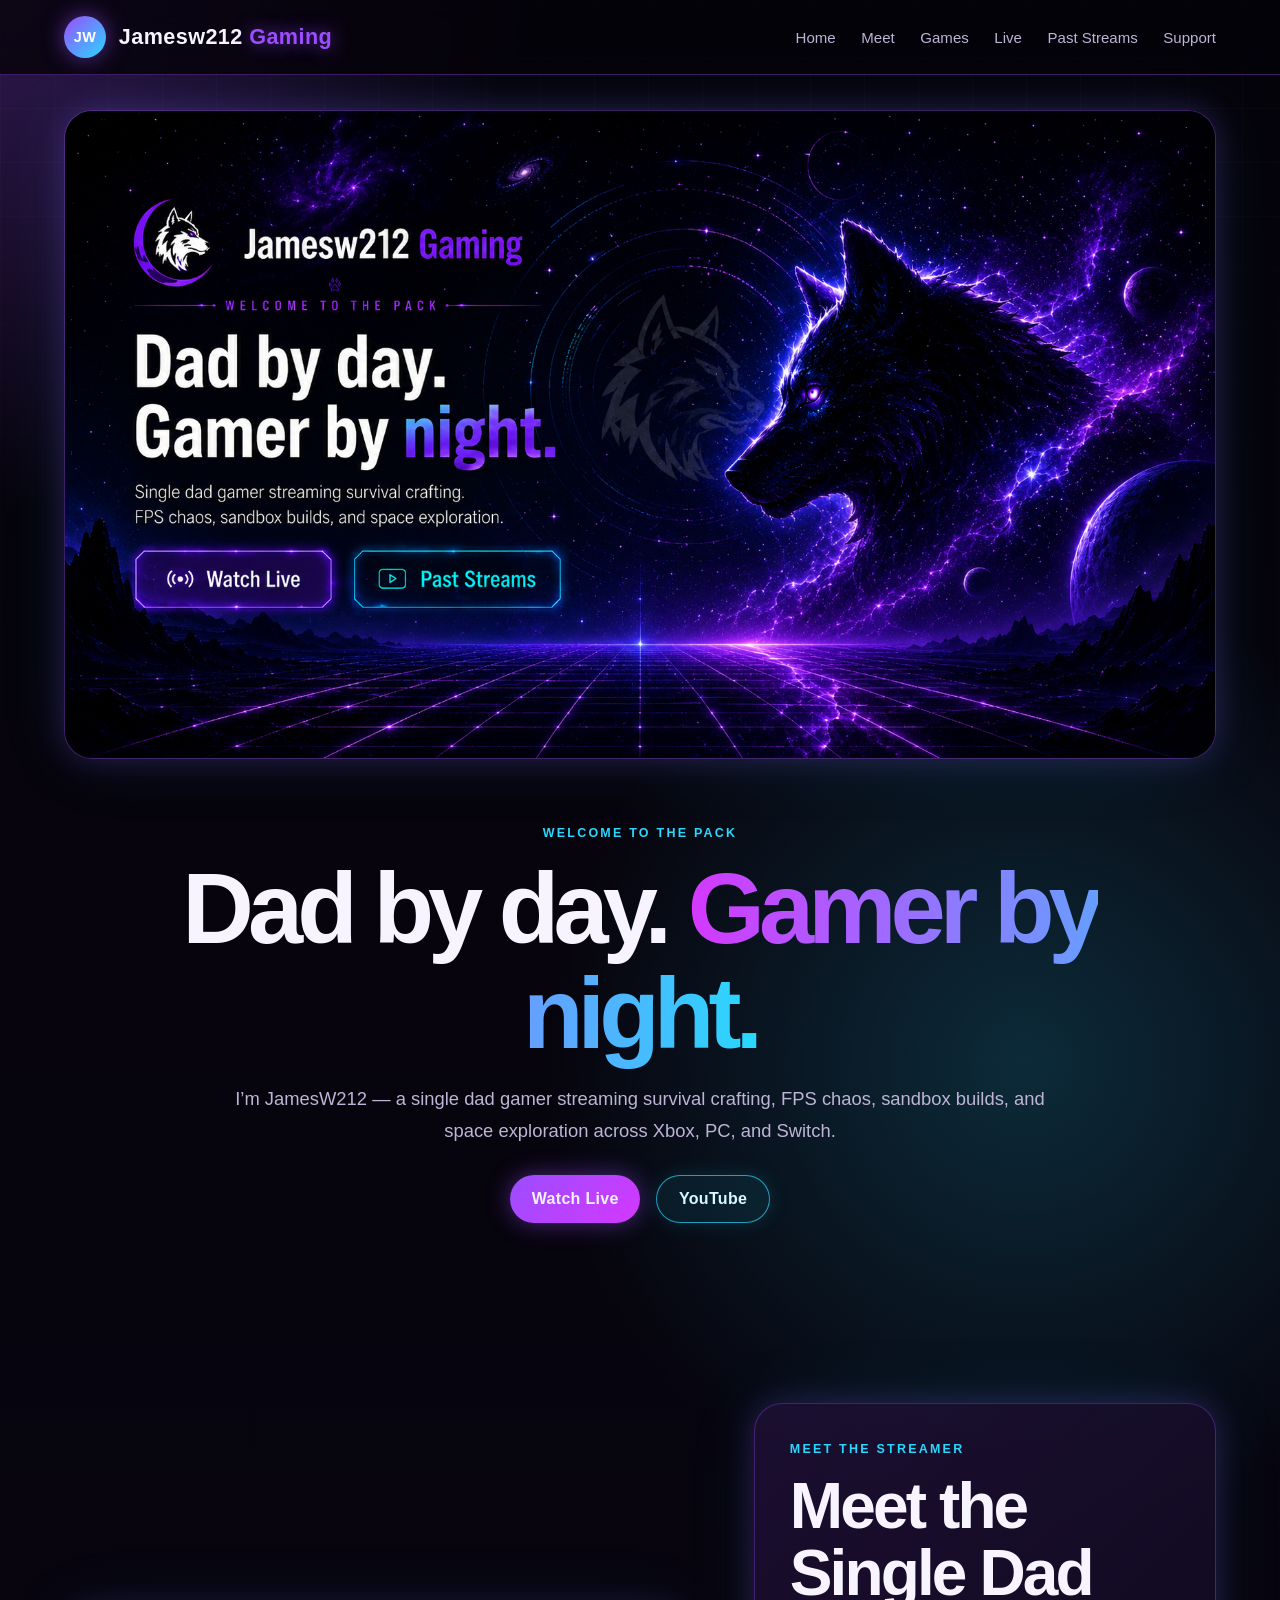
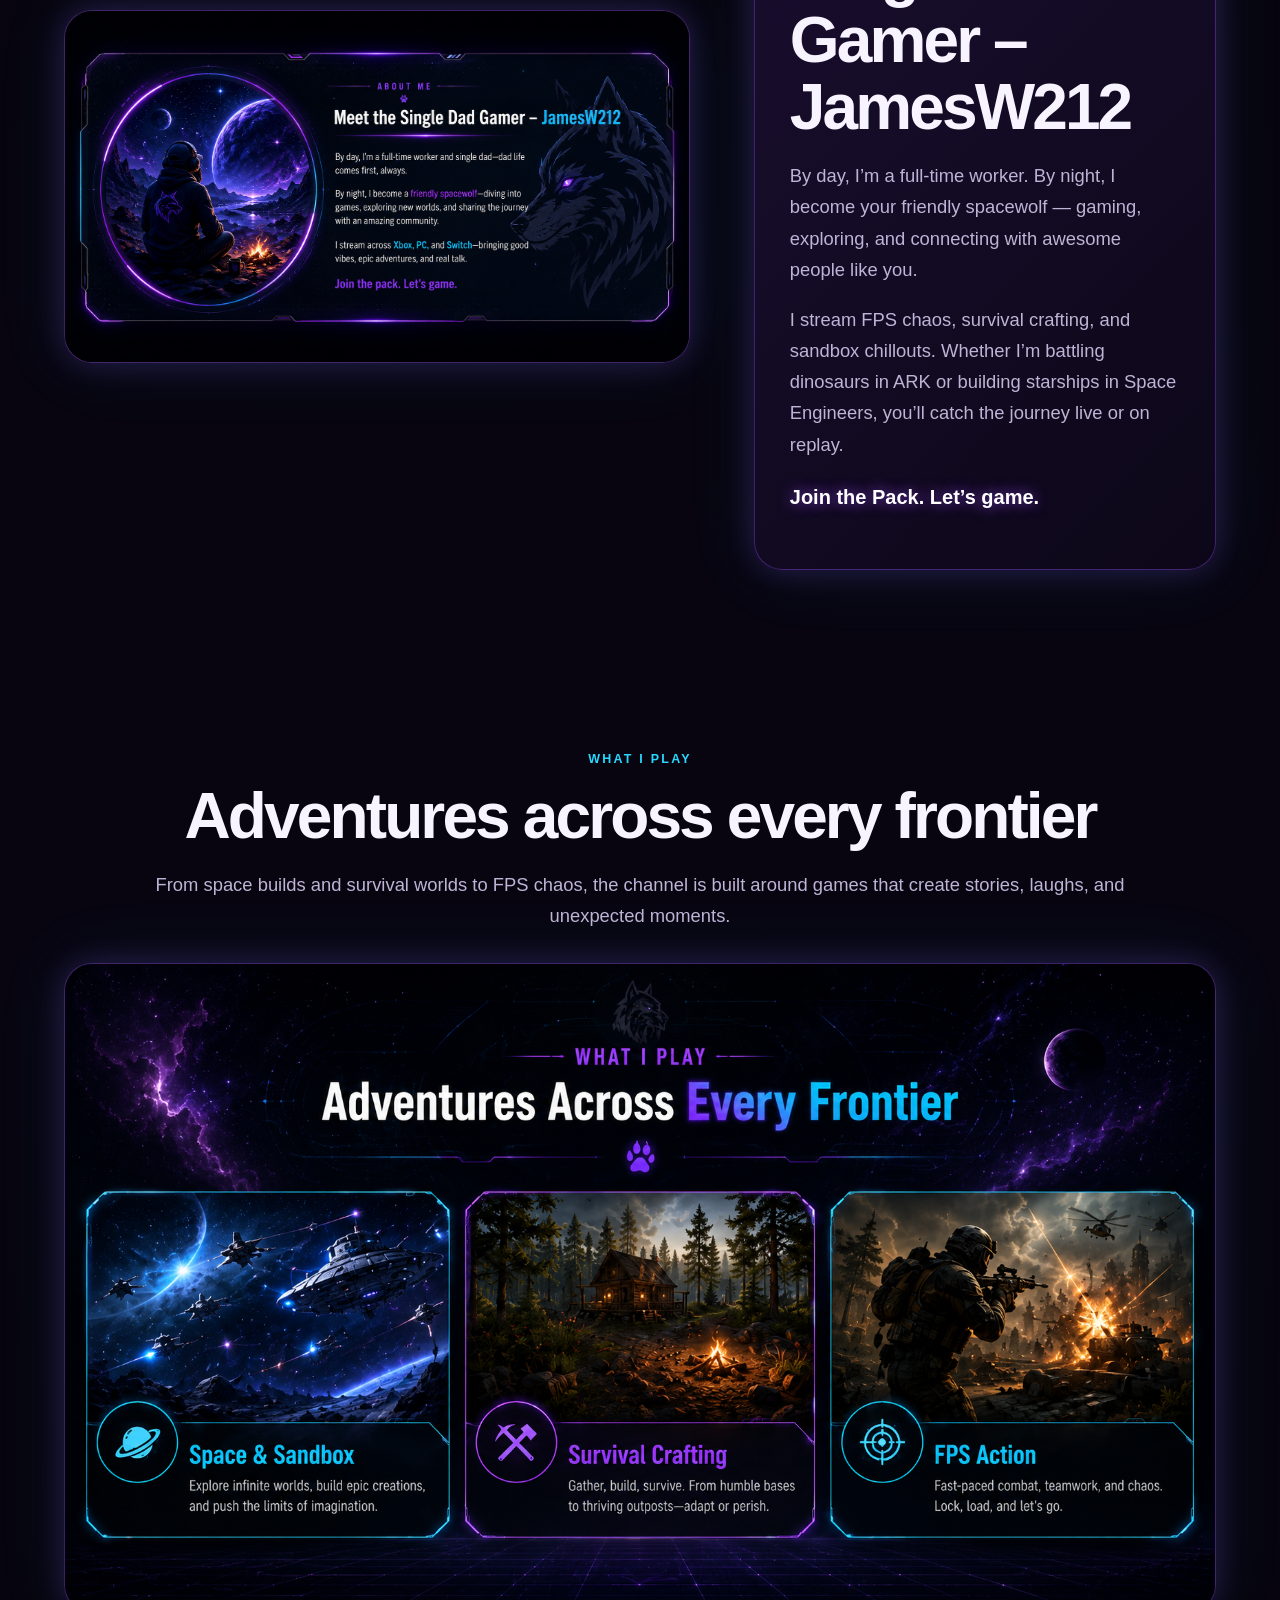
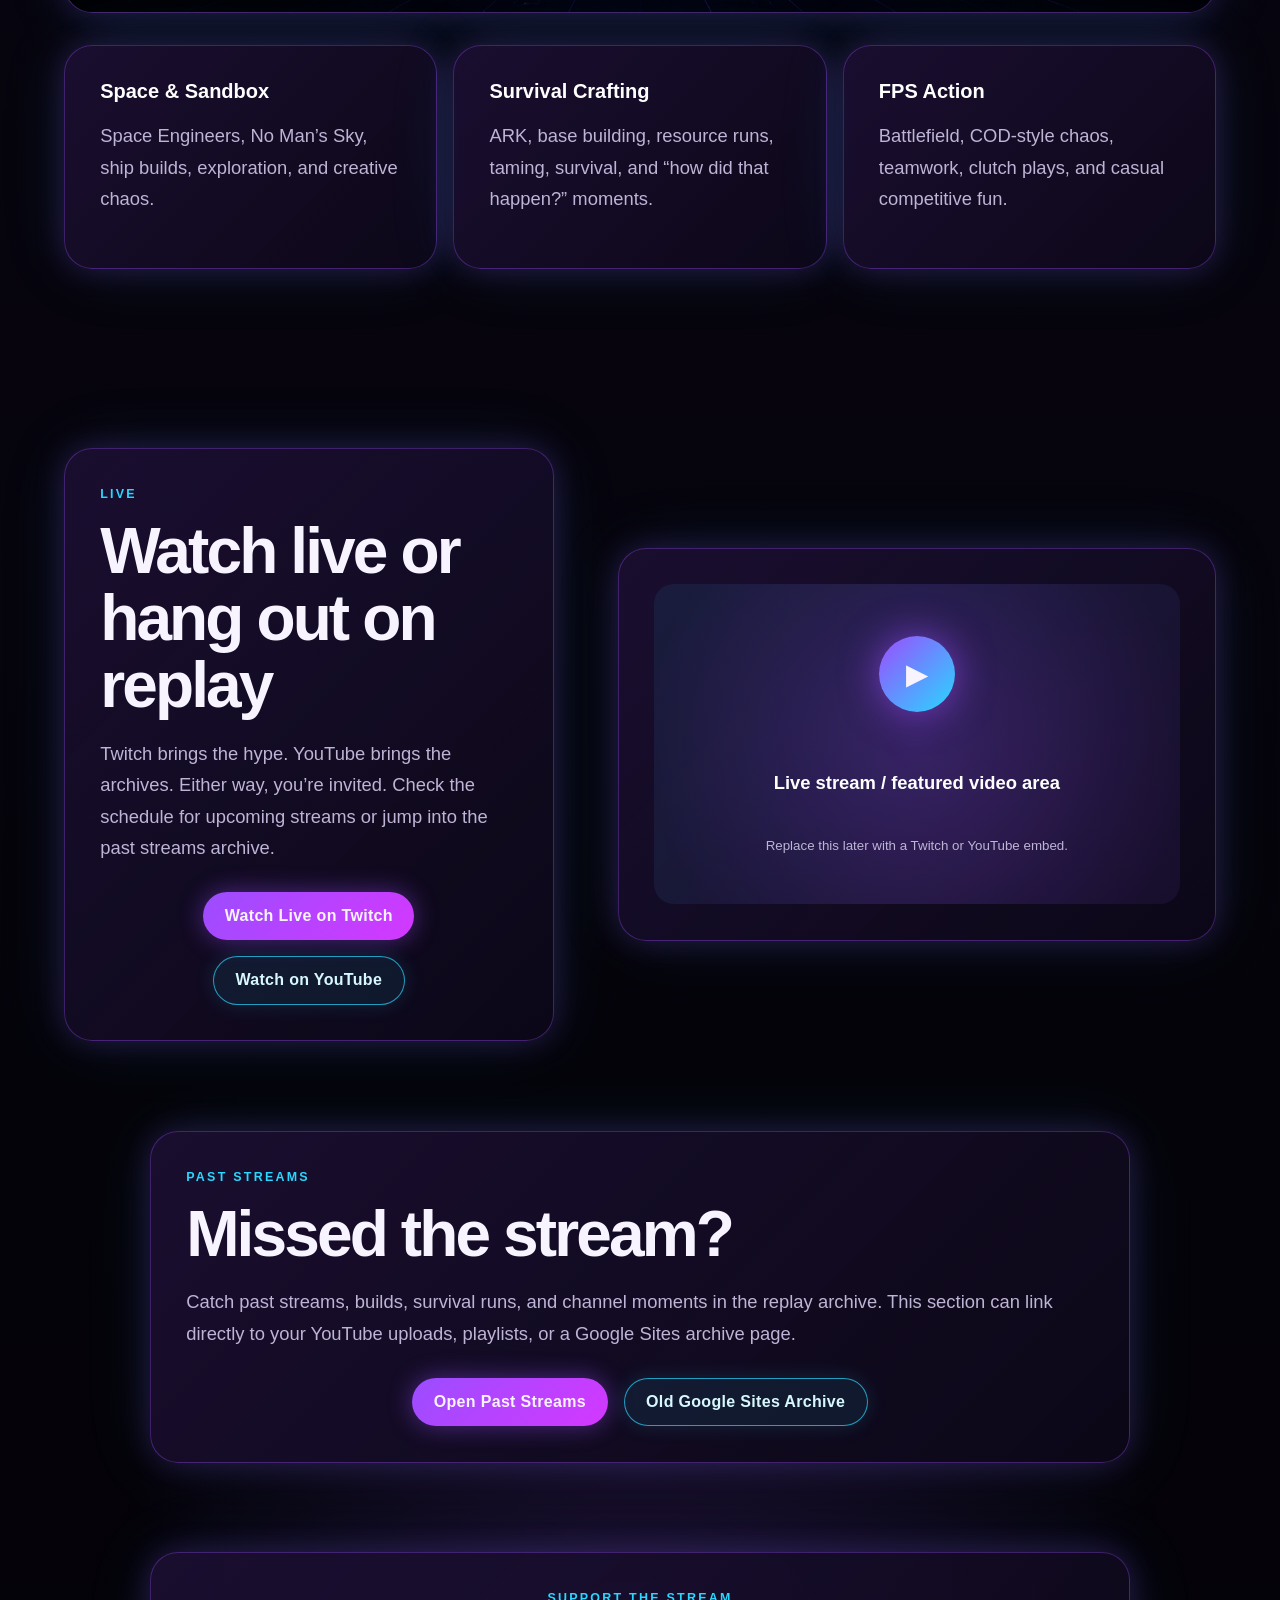
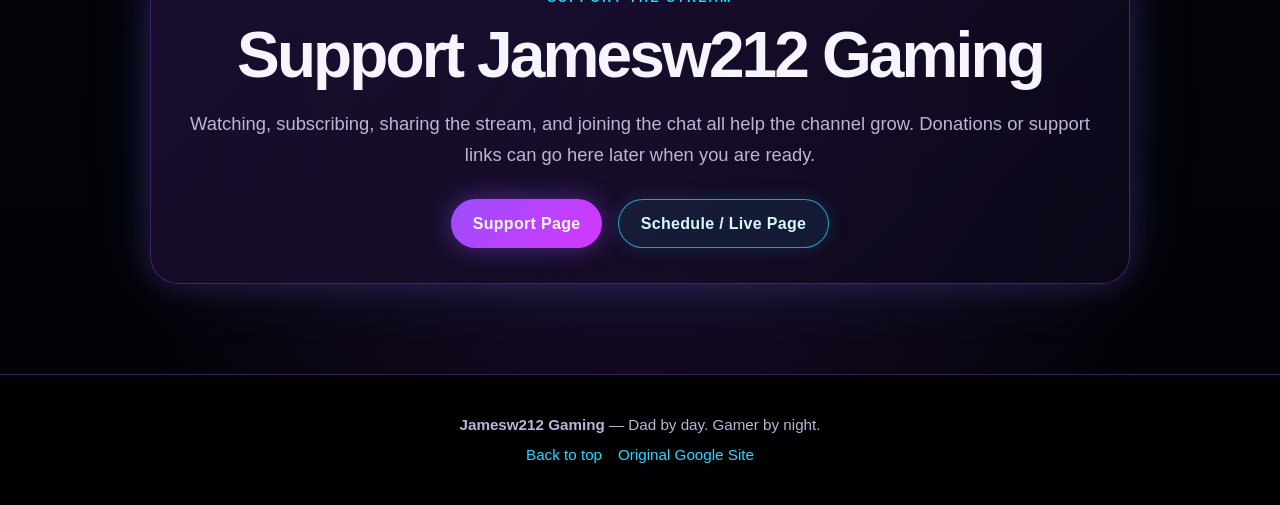
==== index.html @ 35c3928d "Add files via upload" ====
<!DOCTYPE html>
<html lang="en">
<head>
  <meta charset="UTF-8" />
  <meta name="viewport" content="width=device-width, initial-scale=1.0" />
  <title>Jamesw212 Gaming</title>
  <meta name="description" content="Jamesw212 Gaming - Dad by day, gamer by night. Survival crafting, FPS chaos, sandbox builds, and space exploration." />
  <link rel="stylesheet" href="style.css" />
</head>
<body>
  <header class="site-header">
    <a class="brand" href="#home" aria-label="Jamesw212 Gaming home">
      <span class="brand-mark">JW</span>
      <span>Jamesw212 <strong>Gaming</strong></span>
    </a>

    <button class="menu-toggle" aria-label="Open navigation" aria-expanded="false">☰</button>

    <nav class="site-nav" aria-label="Main navigation">
      <a href="#home">Home</a>
      <a href="#meet">Meet</a>
      <a href="#games">Games</a>
      <a href="#live">Live</a>
      <a href="#past-streams">Past Streams</a>
      <a href="#support">Support</a>
    </nav>
  </header>

  <main id="home">
    <section class="hero-section section-pad">
      <div class="hero-image-wrap glow-card">
        <img src="images/hero.png" alt="Jamesw212 Gaming spacewolf banner that says Dad by day. Gamer by night." />
      </div>

      <div class="hero-copy content-width">
        <p class="eyebrow">Welcome to the pack</p>
        <h1>Dad by day. <span>Gamer by night.</span></h1>
        <p>
          I’m JamesW212 — a single dad gamer streaming survival crafting, FPS chaos,
          sandbox builds, and space exploration across Xbox, PC, and Switch.
        </p>
        <div class="button-row">
          <a class="btn btn-primary" href="https://www.twitch.tv/jamesw1212" target="_blank" rel="noopener">Watch Live</a>
          <a class="btn btn-secondary" href="https://www.youtube.com/@jamesw212gaming" target="_blank" rel="noopener">YouTube</a>
        </div>
      </div>
    </section>

    <section id="meet" class="section-pad split-section">
      <div class="section-art glow-card">
        <img src="images/about.png" alt="Futuristic About Me panel for Jamesw212 Gaming" />
      </div>

      <div class="panel">
        <p class="eyebrow">Meet the streamer</p>
        <h2>Meet the Single Dad Gamer – JamesW212</h2>
        <p>
          By day, I’m a full-time worker. By night, I become your friendly spacewolf —
          gaming, exploring, and connecting with awesome people like you.
        </p>
        <p>
          I stream FPS chaos, survival crafting, and sandbox chillouts. Whether I’m
          battling dinosaurs in ARK or building starships in Space Engineers, you’ll
          catch the journey live or on replay.
        </p>
        <p class="callout">Join the Pack. Let’s game.</p>
      </div>
    </section>

    <section id="games" class="section-pad games-section">
      <div class="content-width centered">
        <p class="eyebrow">What I play</p>
        <h2>Adventures across every frontier</h2>
        <p>
          From space builds and survival worlds to FPS chaos, the channel is built around
          games that create stories, laughs, and unexpected moments.
        </p>
      </div>

      <div class="games-art glow-card">
        <img src="images/games.png" alt="What I Play section with Space and Sandbox, Survival Crafting, and FPS Action cards" />
      </div>

      <div class="card-grid">
        <article class="mini-card">
          <h3>Space & Sandbox</h3>
          <p>Space Engineers, No Man’s Sky, ship builds, exploration, and creative chaos.</p>
        </article>
        <article class="mini-card">
          <h3>Survival Crafting</h3>
          <p>ARK, base building, resource runs, taming, survival, and “how did that happen?” moments.</p>
        </article>
        <article class="mini-card">
          <h3>FPS Action</h3>
          <p>Battlefield, COD-style chaos, teamwork, clutch plays, and casual competitive fun.</p>
        </article>
      </div>
    </section>

    <section id="live" class="section-pad split-section reverse">
      <div class="panel large-panel">
        <p class="eyebrow">Live</p>
        <h2>Watch live or hang out on replay</h2>
        <p>
          Twitch brings the hype. YouTube brings the archives. Either way, you’re invited.
          Check the schedule for upcoming streams or jump into the past streams archive.
        </p>
        <div class="button-row">
          <a class="btn btn-primary" href="https://www.twitch.tv/jamesw1212" target="_blank" rel="noopener">Watch Live on Twitch</a>
          <a class="btn btn-secondary" href="https://www.youtube.com/@jamesw212gaming" target="_blank" rel="noopener">Watch on YouTube</a>
        </div>
      </div>

      <div class="embed-card glow-card">
        <div class="fake-video">
          <span class="play-icon">▶</span>
          <p>Live stream / featured video area</p>
          <small>Replace this later with a Twitch or YouTube embed.</small>
        </div>
      </div>
    </section>

    <section id="past-streams" class="section-pad panel content-width">
      <p class="eyebrow">Past streams</p>
      <h2>Missed the stream?</h2>
      <p>
        Catch past streams, builds, survival runs, and channel moments in the replay archive.
        This section can link directly to your YouTube uploads, playlists, or a Google Sites archive page.
      </p>
      <div class="button-row">
        <a class="btn btn-primary" href="https://www.youtube.com/@jamesw212gaming" target="_blank" rel="noopener">Open Past Streams</a>
        <a class="btn btn-secondary" href="https://sites.google.com/view/jamesw212-gaming/watch-past-streams" target="_blank" rel="noopener">Old Google Sites Archive</a>
      </div>
    </section>

    <section id="support" class="section-pad support-section">
      <div class="panel content-width centered">
        <p class="eyebrow">Support the stream</p>
        <h2>Support Jamesw212 Gaming</h2>
        <p>
          Watching, subscribing, sharing the stream, and joining the chat all help the channel grow.
          Donations or support links can go here later when you are ready.
        </p>
        <div class="button-row centered-row">
          <a class="btn btn-primary" href="https://sites.google.com/view/jamesw212-gaming/support-the-stream" target="_blank" rel="noopener">Support Page</a>
          <a class="btn btn-secondary" href="https://sites.google.com/view/jamesw212-gaming/live" target="_blank" rel="noopener">Schedule / Live Page</a>
        </div>
      </div>
    </section>
  </main>

  <footer class="site-footer">
    <p><strong>Jamesw212 Gaming</strong> — Dad by day. Gamer by night.</p>
    <p class="footer-links">
      <a href="#home">Back to top</a>
      <a href="https://sites.google.com/view/jamesw212-gaming/meet-jamesw212" target="_blank" rel="noopener">Original Google Site</a>
    </p>
  </footer>

  <script src="script.js"></script>
</body>
</html>
---- style.css ----
:root {
  --bg: #05030a;
  --bg-soft: #0b0714;
  --panel: rgba(14, 9, 27, 0.82);
  --panel-strong: rgba(10, 7, 20, 0.95);
  --text: #f7f3ff;
  --muted: #bdb4d6;
  --purple: #9b4dff;
  --purple-2: #d438ff;
  --cyan: #28d8ff;
  --line: rgba(155, 77, 255, 0.35);
  --shadow: 0 0 30px rgba(155, 77, 255, 0.22), 0 0 70px rgba(40, 216, 255, 0.10);
}

* { box-sizing: border-box; }
html { scroll-behavior: smooth; }

body {
  margin: 0;
  font-family: Arial, Helvetica, sans-serif;
  color: var(--text);
  background:
    radial-gradient(circle at top left, rgba(155, 77, 255, 0.28), transparent 32rem),
    radial-gradient(circle at 80% 20%, rgba(40, 216, 255, 0.18), transparent 30rem),
    linear-gradient(180deg, #05030a 0%, #080511 45%, #030206 100%);
  overflow-x: hidden;
}

body::before {
  content: "";
  position: fixed;
  inset: 0;
  pointer-events: none;
  background-image:
    linear-gradient(rgba(255,255,255,0.035) 1px, transparent 1px),
    linear-gradient(90deg, rgba(255,255,255,0.035) 1px, transparent 1px);
  background-size: 54px 54px;
  mask-image: linear-gradient(to bottom, rgba(0,0,0,.7), transparent 65%);
  z-index: -1;
}

a { color: inherit; }
img { display: block; max-width: 100%; height: auto; }

.site-header {
  position: sticky;
  top: 0;
  z-index: 10;
  display: flex;
  align-items: center;
  justify-content: space-between;
  gap: 1rem;
  padding: 1rem clamp(1rem, 5vw, 5rem);
  background: rgba(5, 3, 10, 0.82);
  border-bottom: 1px solid var(--line);
  backdrop-filter: blur(14px);
}

.brand {
  display: inline-flex;
  align-items: center;
  gap: .8rem;
  text-decoration: none;
  font-size: clamp(1rem, 2vw, 1.35rem);
  font-weight: 800;
  letter-spacing: .02em;
}

.brand strong {
  color: var(--purple);
  text-shadow: 0 0 18px rgba(155, 77, 255, .75);
}

.brand-mark {
  display: grid;
  place-items: center;
  width: 42px;
  height: 42px;
  border-radius: 50%;
  background: linear-gradient(135deg, var(--purple), var(--cyan));
  color: white;
  box-shadow: 0 0 22px rgba(155, 77, 255, .55);
  font-size: .9rem;
}

.site-nav {
  display: flex;
  align-items: center;
  gap: clamp(.75rem, 2vw, 1.6rem);
  font-size: .94rem;
}

.site-nav a {
  text-decoration: none;
  color: var(--muted);
  transition: color .2s ease, text-shadow .2s ease;
}
.site-nav a:hover { color: var(--text); text-shadow: 0 0 12px var(--cyan); }

.menu-toggle {
  display: none;
  border: 1px solid var(--line);
  border-radius: 10px;
  background: rgba(255,255,255,.04);
  color: white;
  padding: .5rem .7rem;
  font-size: 1.2rem;
}

.section-pad { padding: clamp(3rem, 7vw, 6rem) clamp(1rem, 5vw, 5rem); }
.content-width { max-width: 980px; margin-inline: auto; }
.centered { text-align: center; }

.glow-card {
  border: 1px solid var(--line);
  background: linear-gradient(145deg, rgba(255,255,255,.06), rgba(255,255,255,.015));
  border-radius: 28px;
  box-shadow: var(--shadow);
  overflow: hidden;
}

.hero-section { padding-top: 2.2rem; }
.hero-image-wrap img { width: 100%; }

.hero-copy {
  margin-top: clamp(2rem, 5vw, 4rem);
  text-align: center;
}

.eyebrow {
  margin: 0 0 .8rem;
  color: var(--cyan);
  font-weight: 800;
  letter-spacing: .18em;
  text-transform: uppercase;
  font-size: .78rem;
}

h1, h2, h3 { margin: 0; line-height: 1.05; }

h1 {
  font-size: clamp(2.4rem, 8vw, 6.2rem);
  letter-spacing: -0.06em;
}

h1 span, h2 span {
  background: linear-gradient(90deg, var(--purple-2), var(--cyan));
  -webkit-background-clip: text;
  background-clip: text;
  color: transparent;
}

h2 {
  font-size: clamp(2rem, 5vw, 4.1rem);
  letter-spacing: -0.045em;
}

h3 { font-size: 1.25rem; color: white; }

p {
  color: var(--muted);
  line-height: 1.7;
  font-size: clamp(1rem, 2vw, 1.15rem);
}

.hero-copy p:not(.eyebrow) { max-width: 850px; margin: 1.1rem auto 0; }

.button-row {
  display: flex;
  flex-wrap: wrap;
  justify-content: center;
  gap: 1rem;
  margin-top: 1.8rem;
}

.btn {
  display: inline-flex;
  align-items: center;
  justify-content: center;
  min-height: 48px;
  padding: .9rem 1.35rem;
  border-radius: 999px;
  text-decoration: none;
  font-weight: 800;
  letter-spacing: .02em;
  transition: transform .2s ease, box-shadow .2s ease;
}
.btn:hover { transform: translateY(-2px); }

.btn-primary {
  background: linear-gradient(135deg, var(--purple), var(--purple-2));
  box-shadow: 0 0 24px rgba(155, 77, 255, .45);
}

.btn-secondary {
  border: 1px solid rgba(40, 216, 255, .7);
  color: #d7f8ff;
  background: rgba(40, 216, 255, .08);
  box-shadow: 0 0 20px rgba(40, 216, 255, .14);
}

.split-section {
  display: grid;
  grid-template-columns: minmax(0, 1.15fr) minmax(320px, .85fr);
  gap: clamp(1.5rem, 5vw, 4rem);
  align-items: center;
}

.split-section.reverse { grid-template-columns: minmax(320px, .9fr) minmax(0, 1.1fr); }

.panel, .mini-card, .embed-card {
  border: 1px solid var(--line);
  border-radius: 28px;
  background:
    linear-gradient(135deg, rgba(155, 77, 255, .10), transparent),
    var(--panel);
  box-shadow: var(--shadow);
  padding: clamp(1.3rem, 3vw, 2.2rem);
}

.callout {
  color: white;
  font-size: 1.25rem;
  font-weight: 800;
  text-shadow: 0 0 14px rgba(155, 77, 255, .8);
}

.games-art { margin: 2rem auto; max-width: 1250px; }

.card-grid {
  display: grid;
  grid-template-columns: repeat(3, minmax(0, 1fr));
  gap: 1rem;
  max-width: 1250px;
  margin: 1rem auto 0;
}

.mini-card { min-height: 170px; }
.mini-card h3 { margin-bottom: .75rem; }

.fake-video {
  min-height: 320px;
  display: grid;
  place-items: center;
  text-align: center;
  padding: 2rem;
  border-radius: 20px;
  background:
    radial-gradient(circle at center, rgba(155, 77, 255, .24), transparent 17rem),
    linear-gradient(135deg, rgba(40, 216, 255, .08), rgba(155, 77, 255, .09));
}

.play-icon {
  display: grid;
  place-items: center;
  width: 76px;
  height: 76px;
  border-radius: 50%;
  background: linear-gradient(135deg, var(--purple), var(--cyan));
  box-shadow: 0 0 38px rgba(155, 77, 255, .65);
  font-size: 1.8rem;
}

.fake-video p { margin: 1rem 0 0; color: white; font-weight: 800; }
.fake-video small { color: var(--muted); }

.support-section {
  background: radial-gradient(circle at center, rgba(155, 77, 255, .18), transparent 35rem);
}

.centered-row { justify-content: center; }

.site-footer {
  padding: 2rem clamp(1rem, 5vw, 5rem);
  border-top: 1px solid var(--line);
  background: rgba(0,0,0,.35);
  text-align: center;
}
.site-footer p { margin: .3rem 0; font-size: .95rem; }
.footer-links { display: flex; justify-content: center; gap: 1rem; flex-wrap: wrap; }
.footer-links a { color: var(--cyan); text-decoration: none; }

@media (max-width: 900px) {
  .menu-toggle { display: inline-block; }
  .site-nav {
    position: absolute;
    left: 1rem;
    right: 1rem;
    top: calc(100% + .5rem);
    display: none;
    flex-direction: column;
    align-items: stretch;
    padding: 1rem;
    border: 1px solid var(--line);
    border-radius: 18px;
    background: rgba(5, 3, 10, .96);
  }
  .site-nav.open { display: flex; }
  .site-nav a { padding: .8rem; }

  .split-section, .split-section.reverse {
    grid-template-columns: 1fr;
  }

  .card-grid { grid-template-columns: 1fr; }
}

@media (max-width: 560px) {
  .site-header { padding-inline: 1rem; }
  .brand { font-size: .95rem; }
  .brand-mark { width: 36px; height: 36px; }
  .section-pad { padding-inline: 1rem; }
  .glow-card, .panel, .mini-card, .embed-card { border-radius: 20px; }
  .button-row { align-items: stretch; }
  .btn { width: 100%; }
}
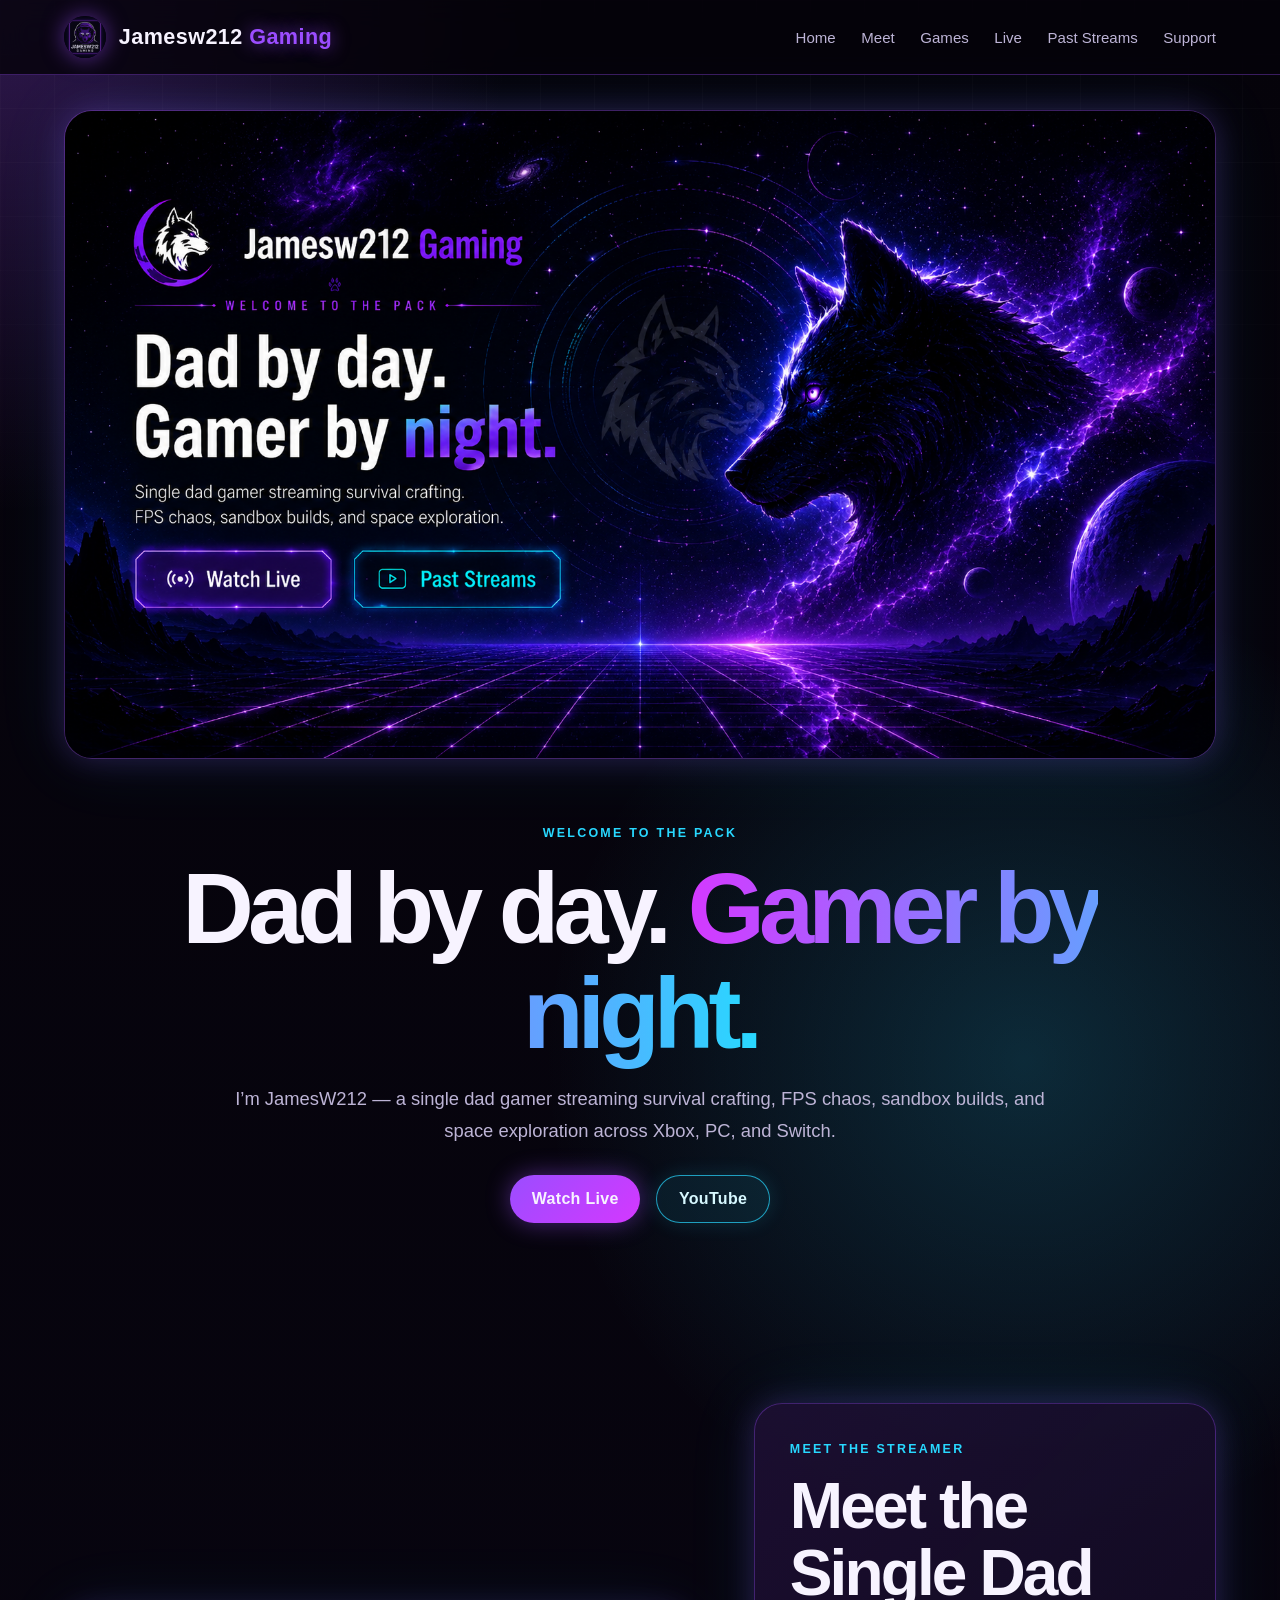
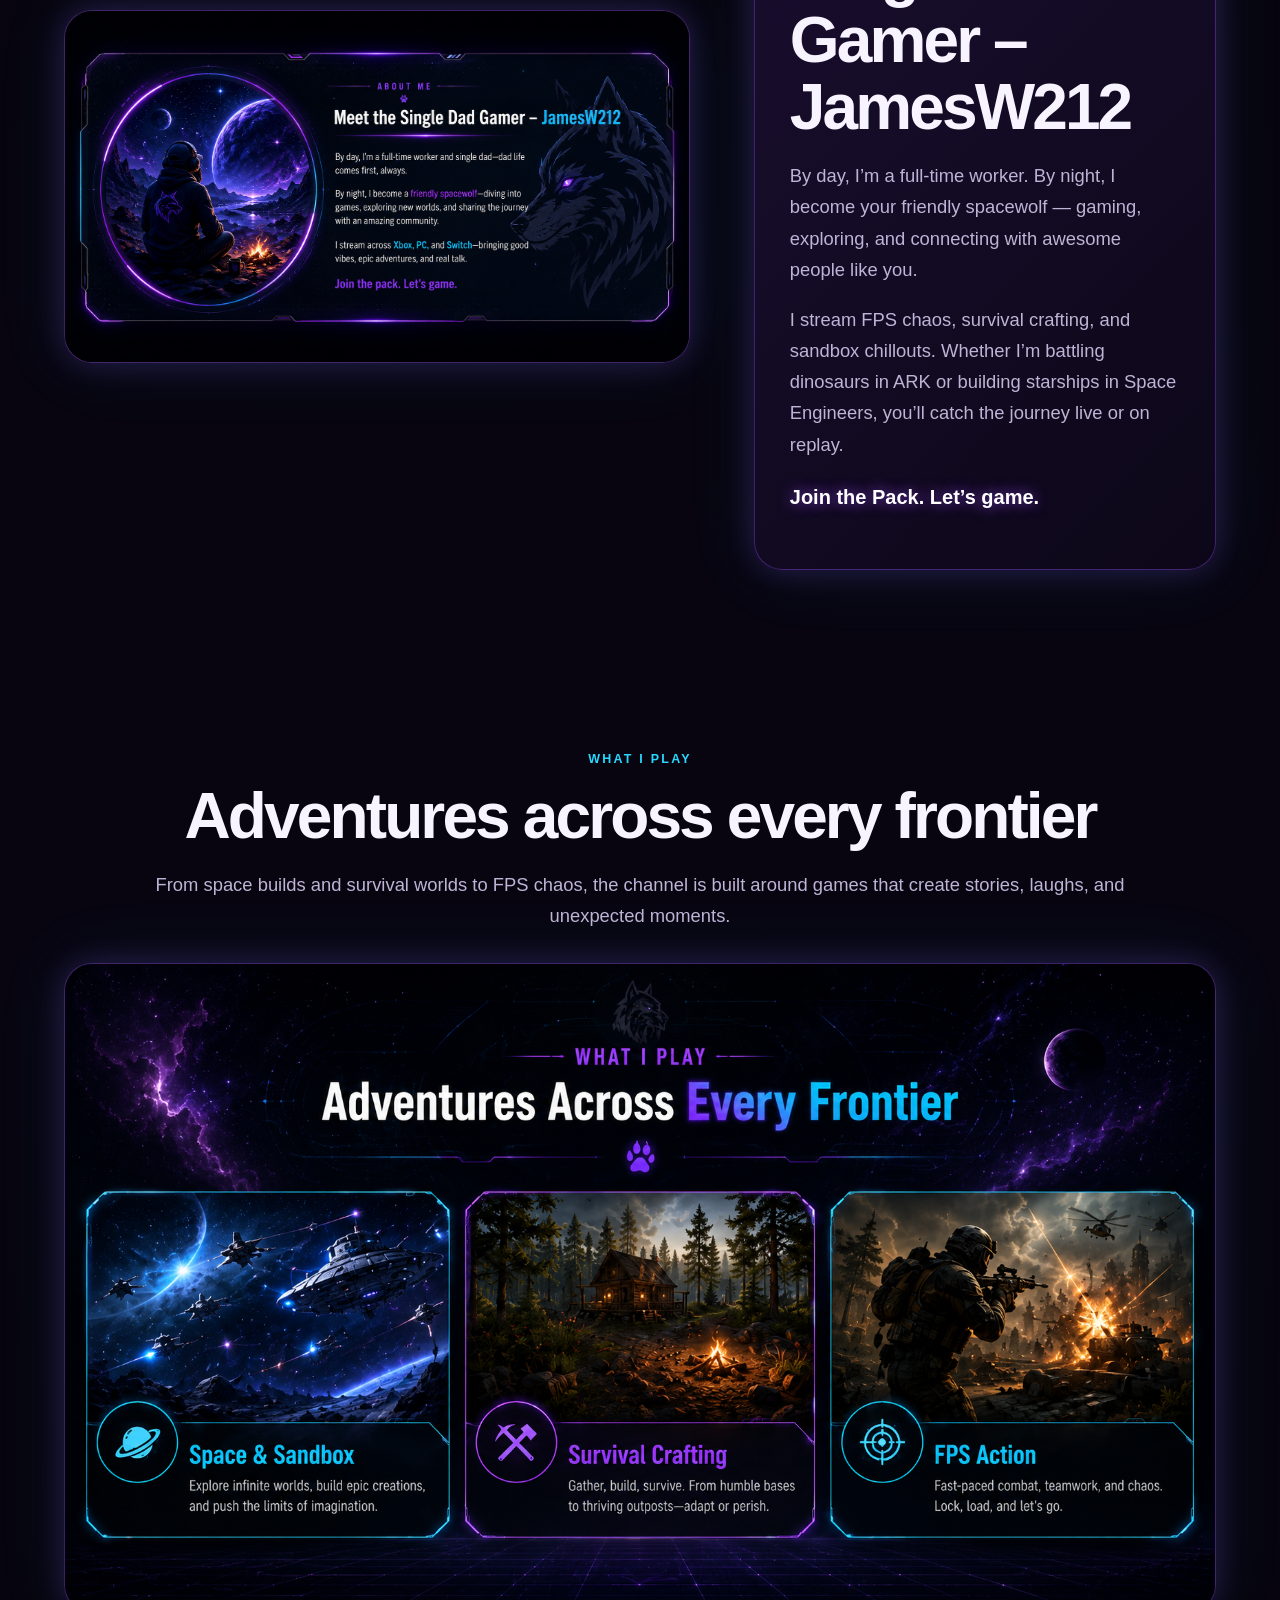
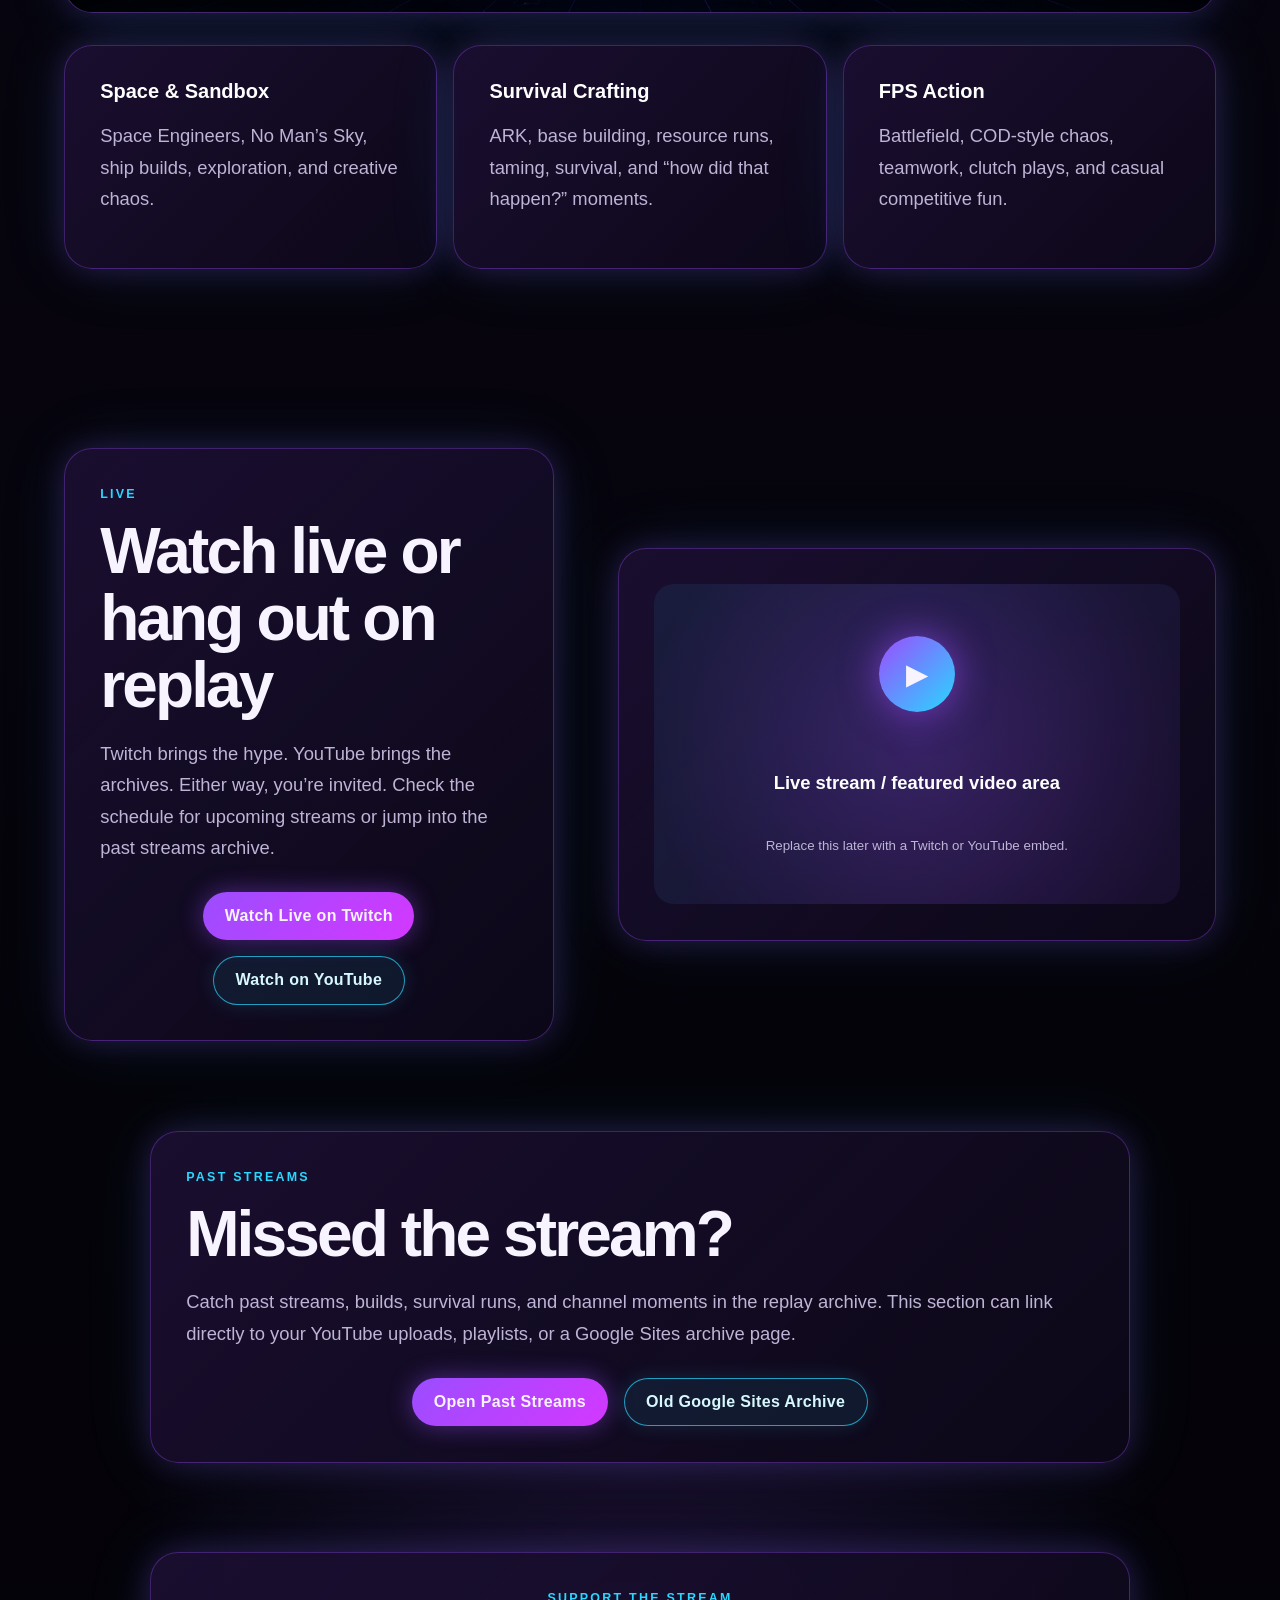
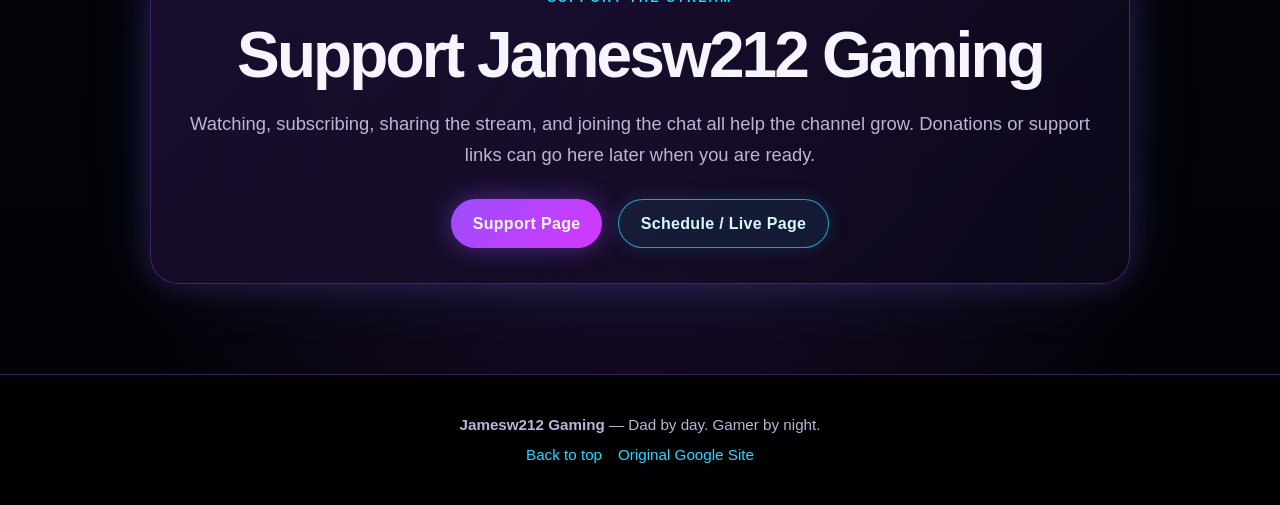
==== commit 9fd5daec: "Update index.html" ====
--- a/index.html
+++ b/index.html
@@ -1,6 +1,8 @@
 <!DOCTYPE html>
 <html lang="en">
 <head>
+  <link rel="icon" type="image/png" href="images/favicon.png">
+  <link rel="apple-touch-icon" href="images/favicon.png">
   <meta charset="UTF-8" />
   <meta name="viewport" content="width=device-width, initial-scale=1.0" />
   <title>Jamesw212 Gaming</title>
@@ -9,10 +11,10 @@
 </head>
 <body>
   <header class="site-header">
-    <a class="brand" href="#home" aria-label="Jamesw212 Gaming home">
-      <span class="brand-mark">JW</span>
-      <span>Jamesw212 <strong>Gaming</strong></span>
-    </a>
+   <a class="brand" href="#home" aria-label="Jamesw212 Gaming home">
+  <img class="brand-mark" src="images/favicon.png" alt="Jamesw212 Gaming logo">
+  <span class="brand-text">Jamesw212 <strong>Gaming</strong></span>
+</a>
 
     <button class="menu-toggle" aria-label="Open navigation" aria-expanded="false">☰</button>
 
@@ -30,6 +32,22 @@
     <section class="hero-section section-pad">
       <div class="hero-image-wrap glow-card">
         <img src="images/hero.png" alt="Jamesw212 Gaming spacewolf banner that says Dad by day. Gamer by night." />
+
+        <!-- Clickable areas for the buttons that are baked into the hero image -->
+        <a
+          class="hero-hotspot hero-hotspot-live"
+          href="https://www.twitch.tv/jamesw1212"
+          target="_blank"
+          rel="noopener"
+          aria-label="Watch Jamesw212 live on Twitch"
+        ></a>
+        <a
+          class="hero-hotspot hero-hotspot-past"
+          href="https://www.youtube.com/@jamesw212gaming"
+          target="_blank"
+          rel="noopener"
+          aria-label="Watch Jamesw212 past streams on YouTube"
+        ></a>
       </div>
 
       <div class="hero-copy content-width">
--- a/style.css
+++ b/style.css
@@ -314,3 +314,35 @@
   .button-row { align-items: stretch; }
   .btn { width: 100%; }
 }
+.hero-image-wrap {
+  position: relative !important;
+  display: block;
+}
+
+.hero-image-wrap img {
+  display: block;
+  width: 100%;
+  height: auto;
+}
+
+.hero-hotspot {
+  position: absolute !important;
+  display: block !important;
+  z-index: 50 !important;
+  cursor: pointer;
+  border-radius: 999px;
+}
+
+.hero-hotspot-live {
+  left: 5.8% !important;
+  top: 67.5% !important;
+  width: 17.8% !important;
+  height: 8.7% !important;
+}
+
+.hero-hotspot-past {
+  left: 24.9% !important;
+  top: 67.5% !important;
+  width: 19.2% !important;
+  height: 8.7% !important;
+}
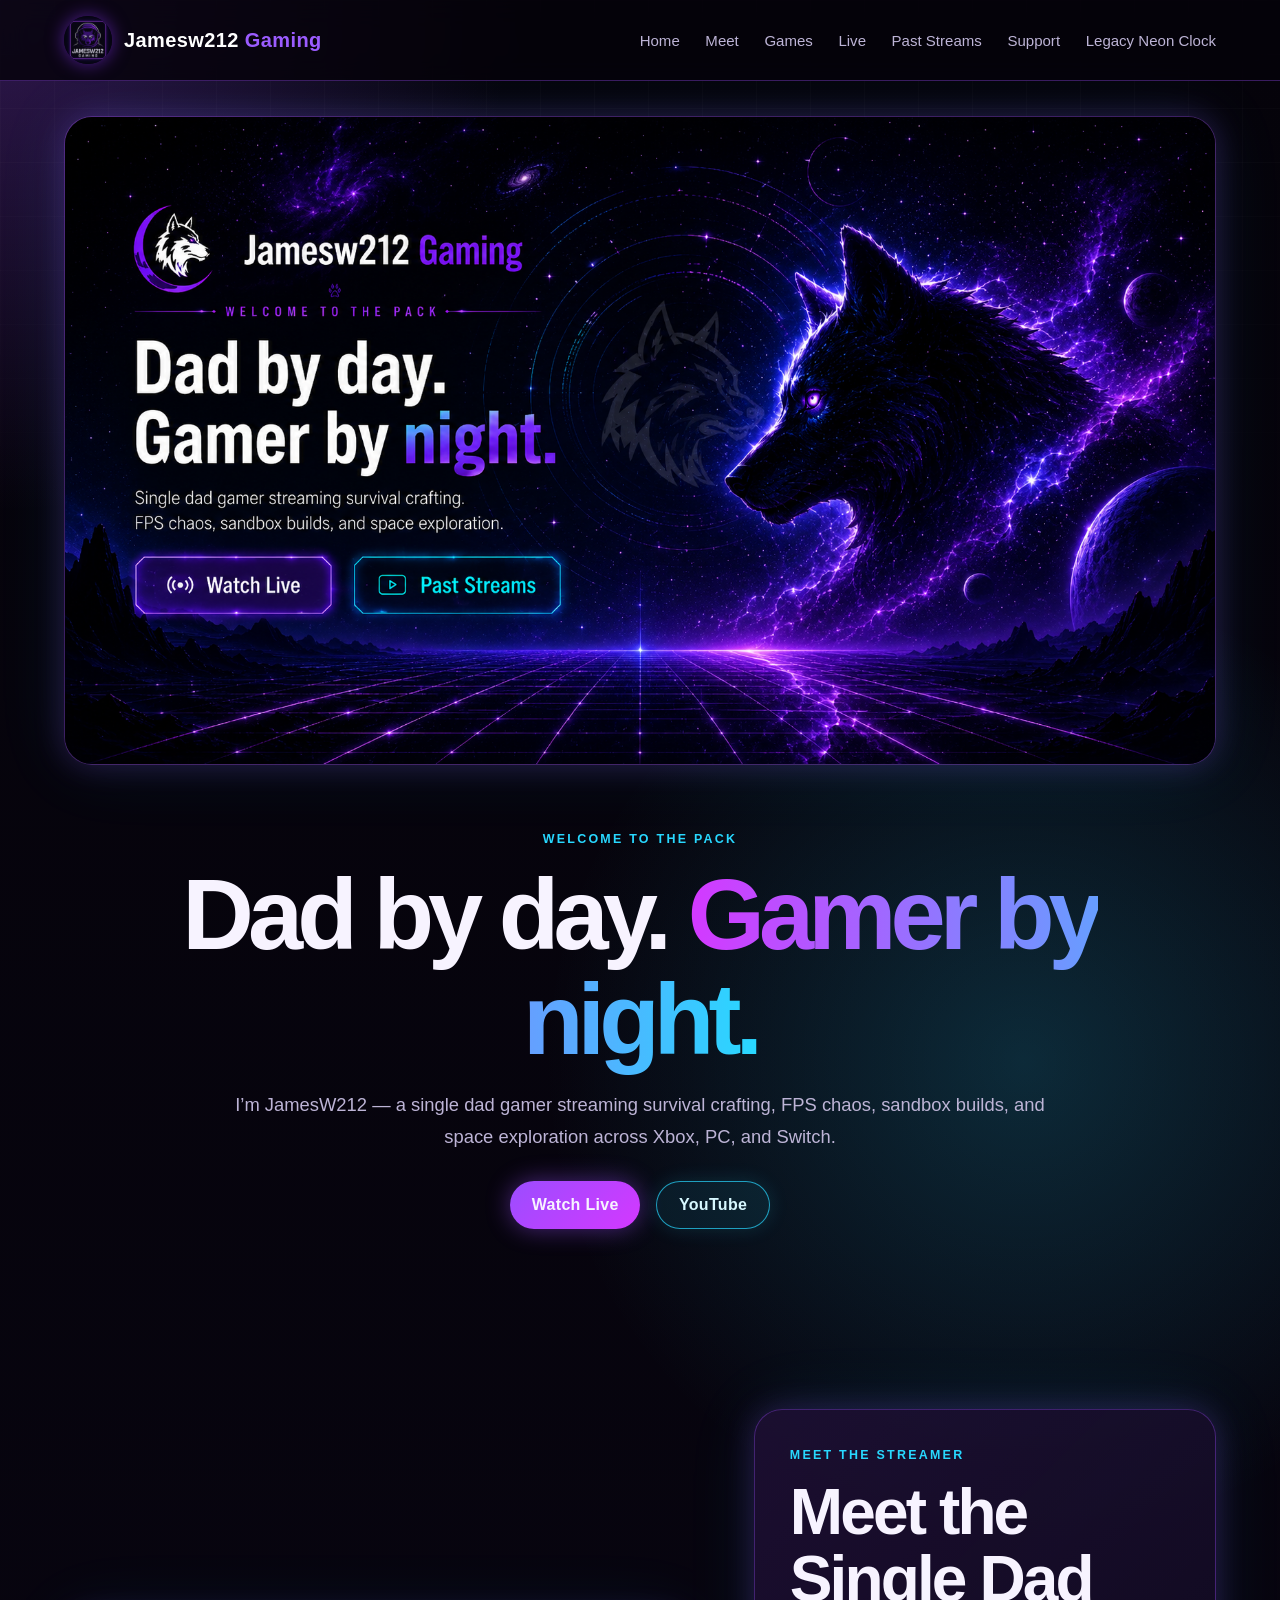
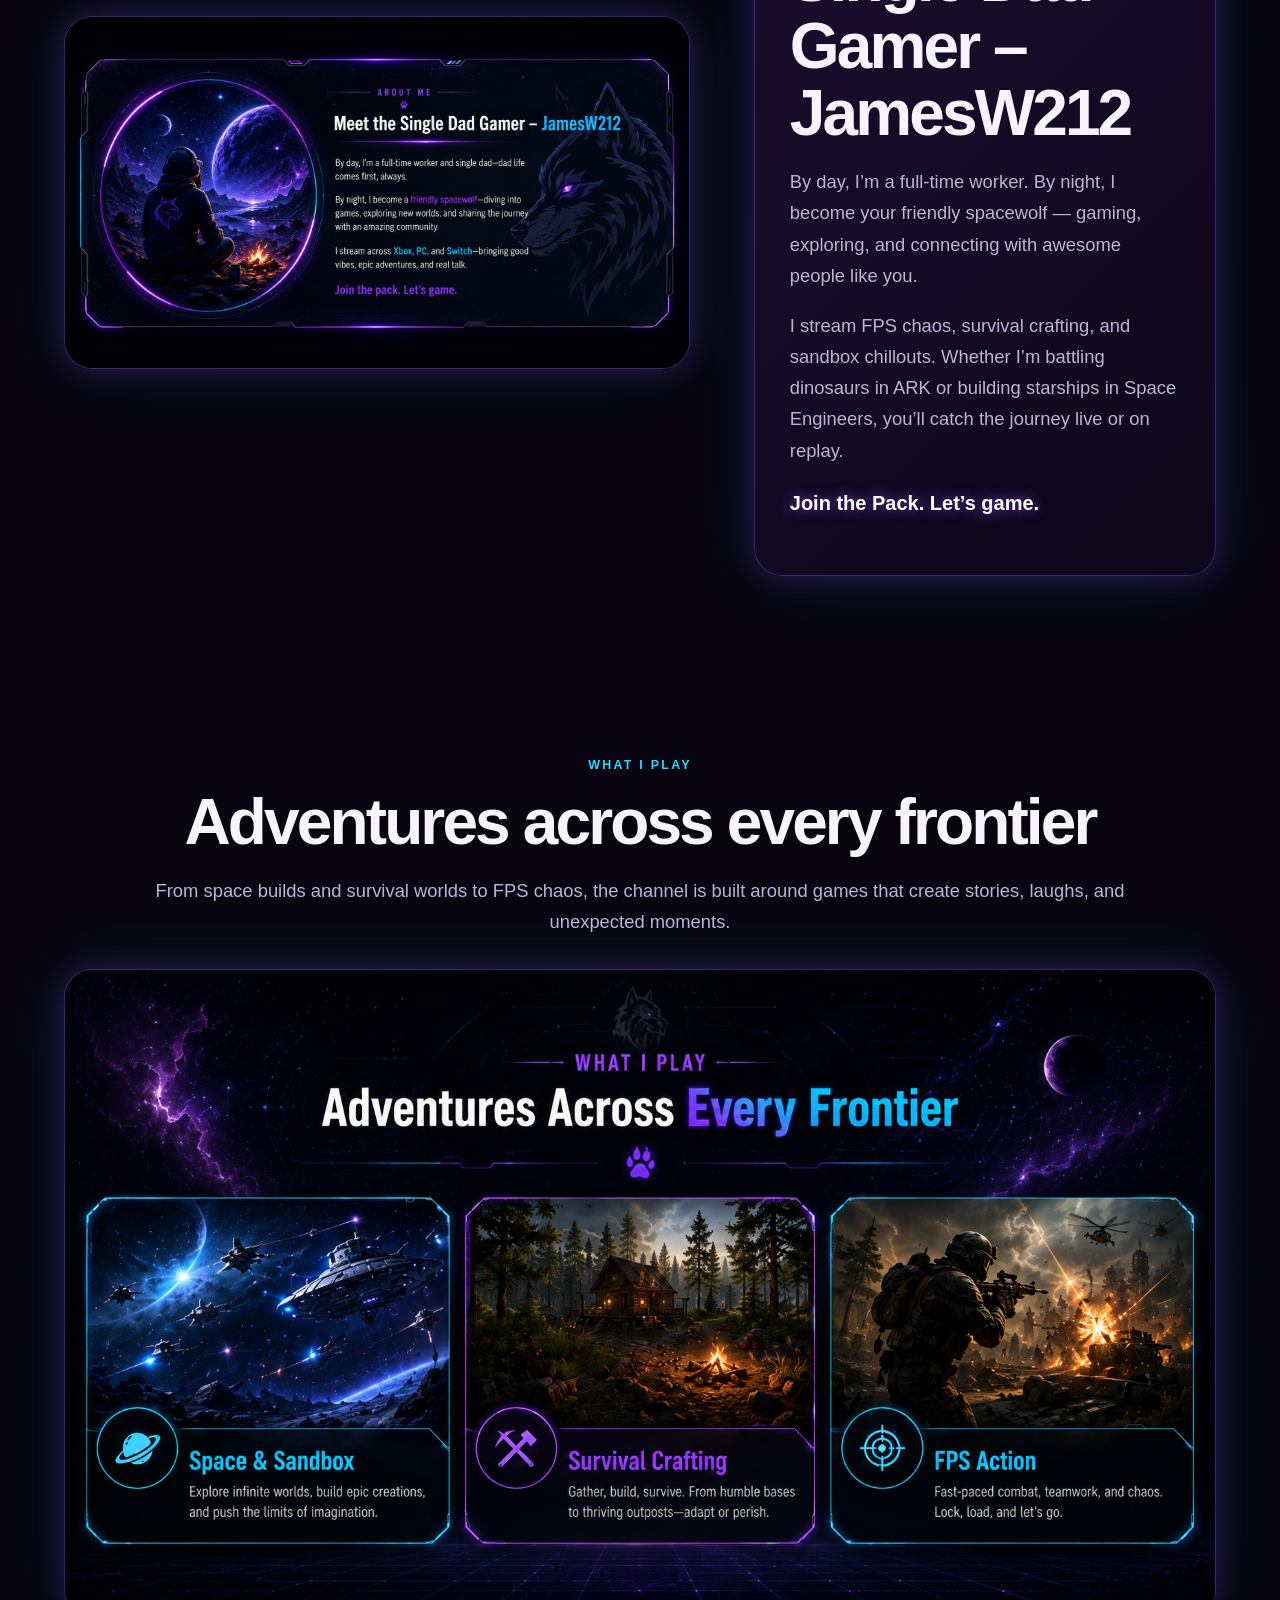
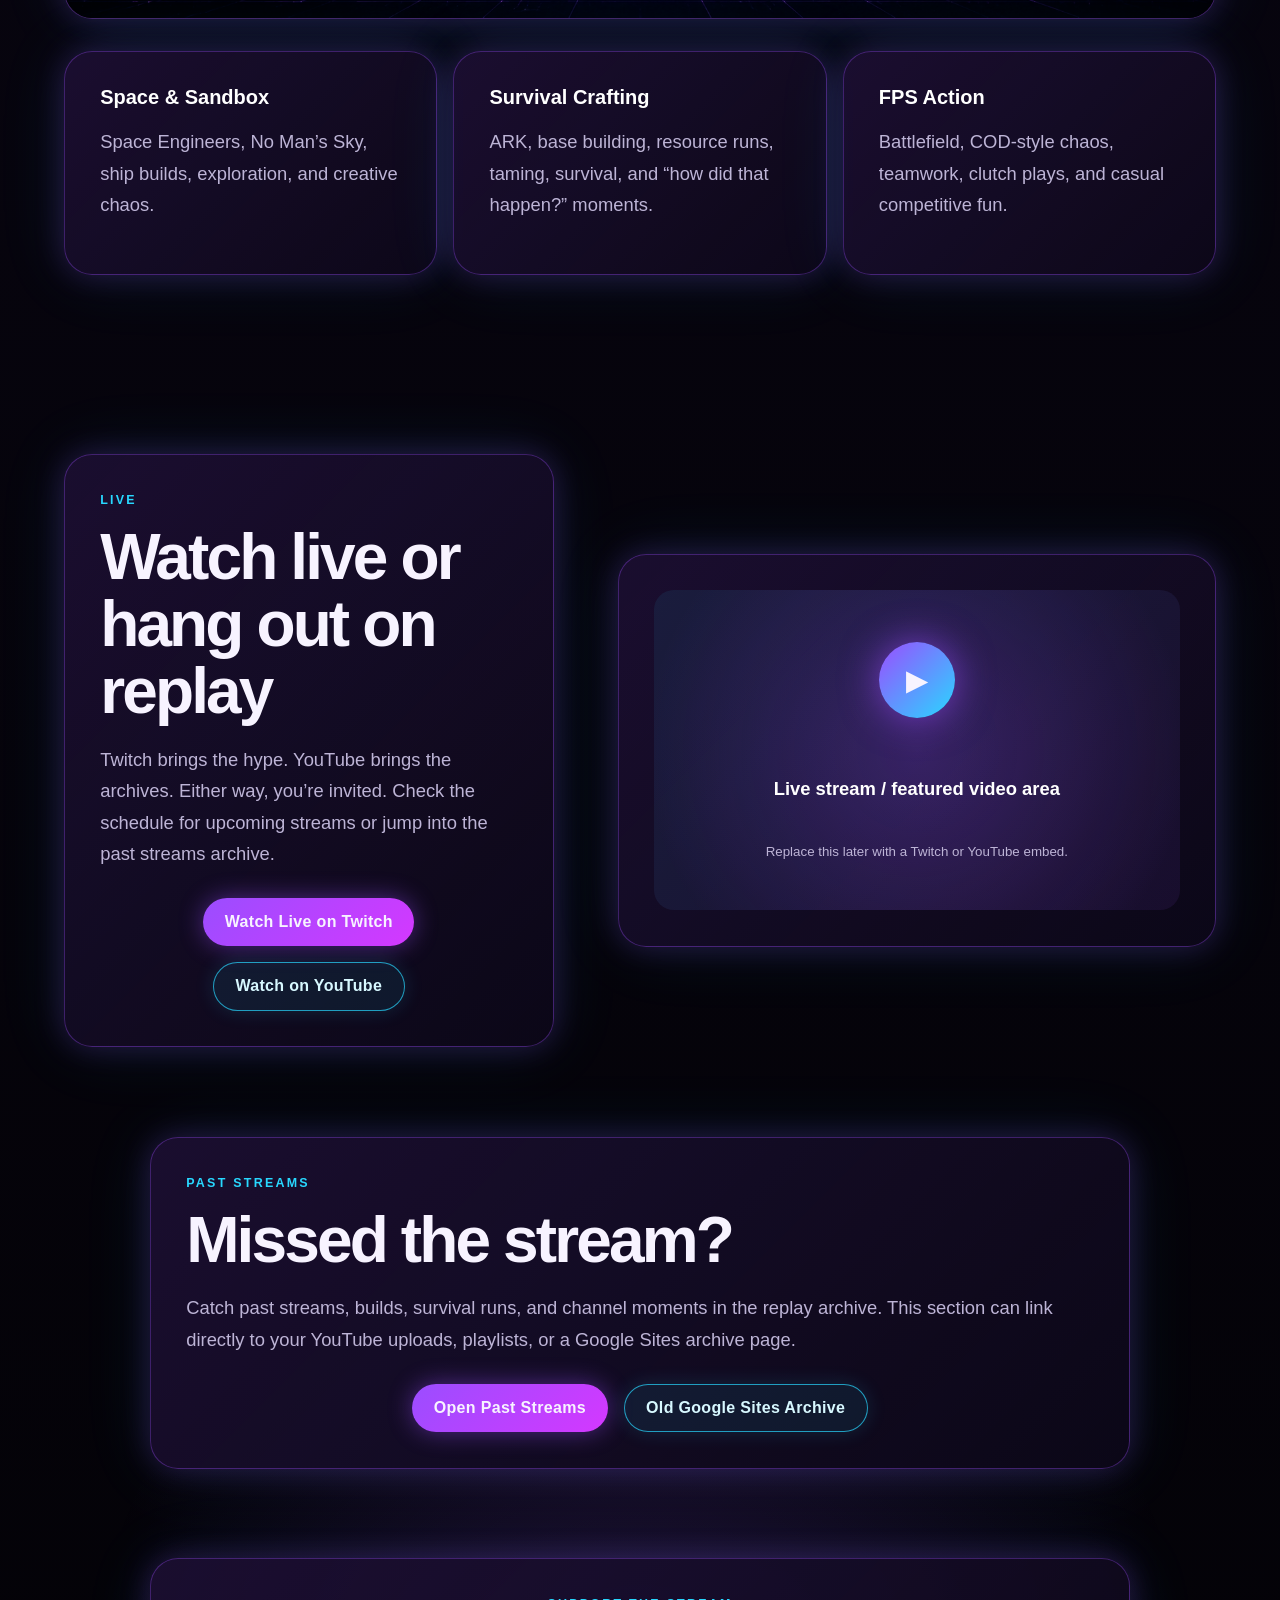
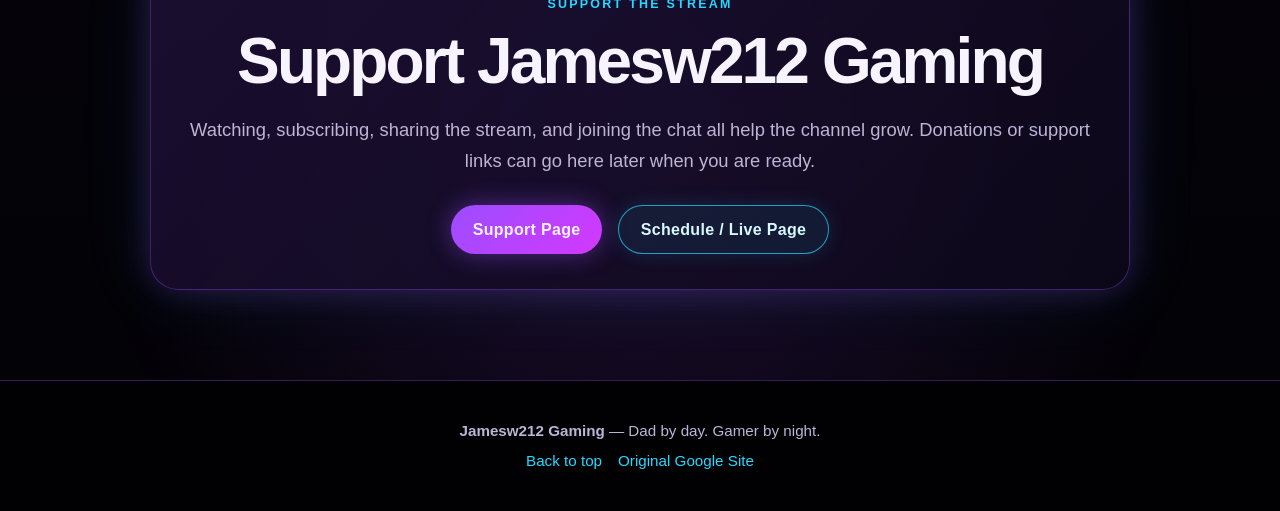
==== commit 506e7b1d: "Update index.html" ====
--- a/index.html
+++ b/index.html
@@ -25,6 +25,7 @@
       <a href="#live">Live</a>
       <a href="#past-streams">Past Streams</a>
       <a href="#support">Support</a>
+      <a href="https://jamesw212.github.io/neon_clock.html" target="_blank" rel="noopener">Legacy Neon Clock</a>
     </nav>
   </header>
 
--- a/style.css
+++ b/style.css
@@ -57,32 +57,29 @@
 }
 
 .brand {
-  display: inline-flex;
-  align-items: center;
-  gap: .8rem;
+  display: flex;
+  align-items: center;
+  gap: 12px;
   text-decoration: none;
-  font-size: clamp(1rem, 2vw, 1.35rem);
+  color: white;
+}
+
+.brand-mark {
+  width: 48px;
+  height: 48px;
+  object-fit: cover;
+  border-radius: 50%;
+  box-shadow: 0 0 18px rgba(139, 53, 255, 0.55);
+}
+.brand-text {
+  font-size: 1.25rem;
   font-weight: 800;
-  letter-spacing: .02em;
-}
-
-.brand strong {
-  color: var(--purple);
-  text-shadow: 0 0 18px rgba(155, 77, 255, .75);
-}
-
-.brand-mark {
-  display: grid;
-  place-items: center;
-  width: 42px;
-  height: 42px;
-  border-radius: 50%;
-  background: linear-gradient(135deg, var(--purple), var(--cyan));
-  color: white;
-  box-shadow: 0 0 22px rgba(155, 77, 255, .55);
-  font-size: .9rem;
-}
-
+  letter-spacing: 0.02em;
+}
+
+.brand-text strong {
+  color: #9b5cff;
+}
 .site-nav {
   display: flex;
   align-items: center;
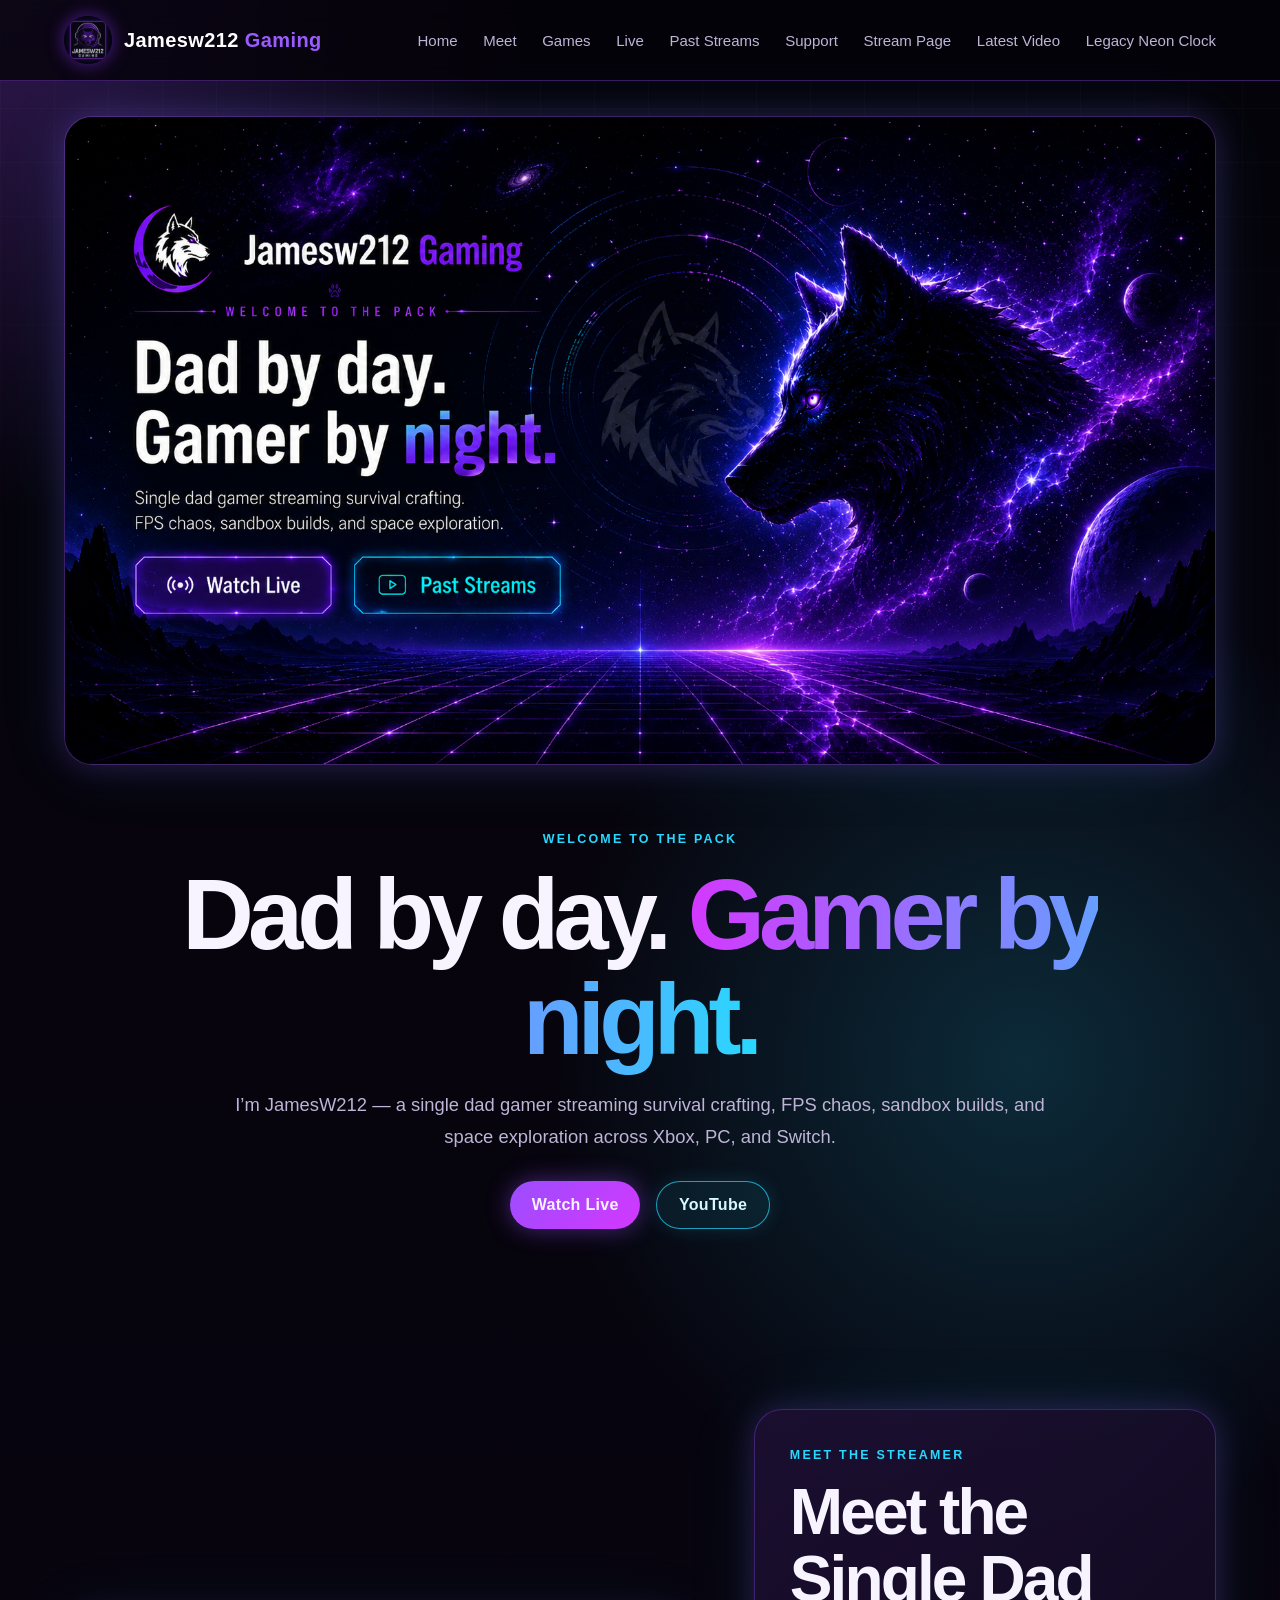
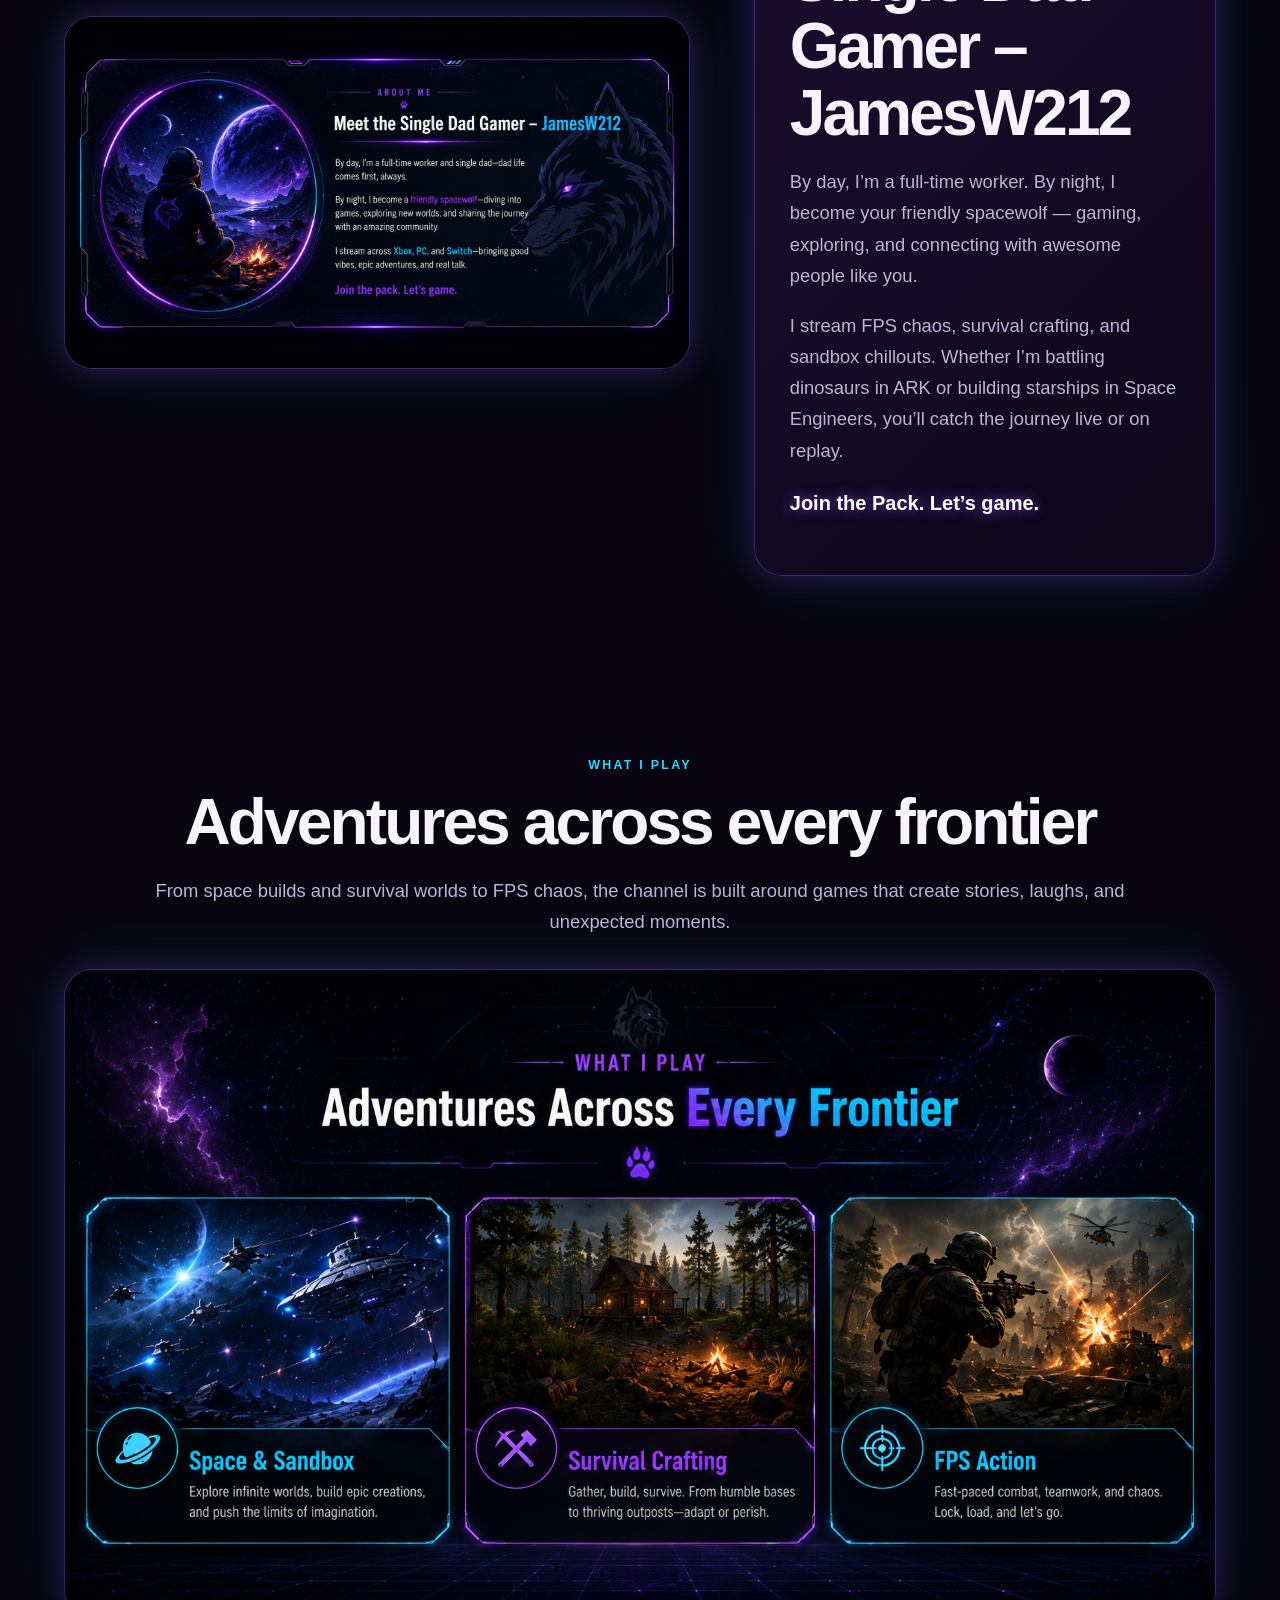
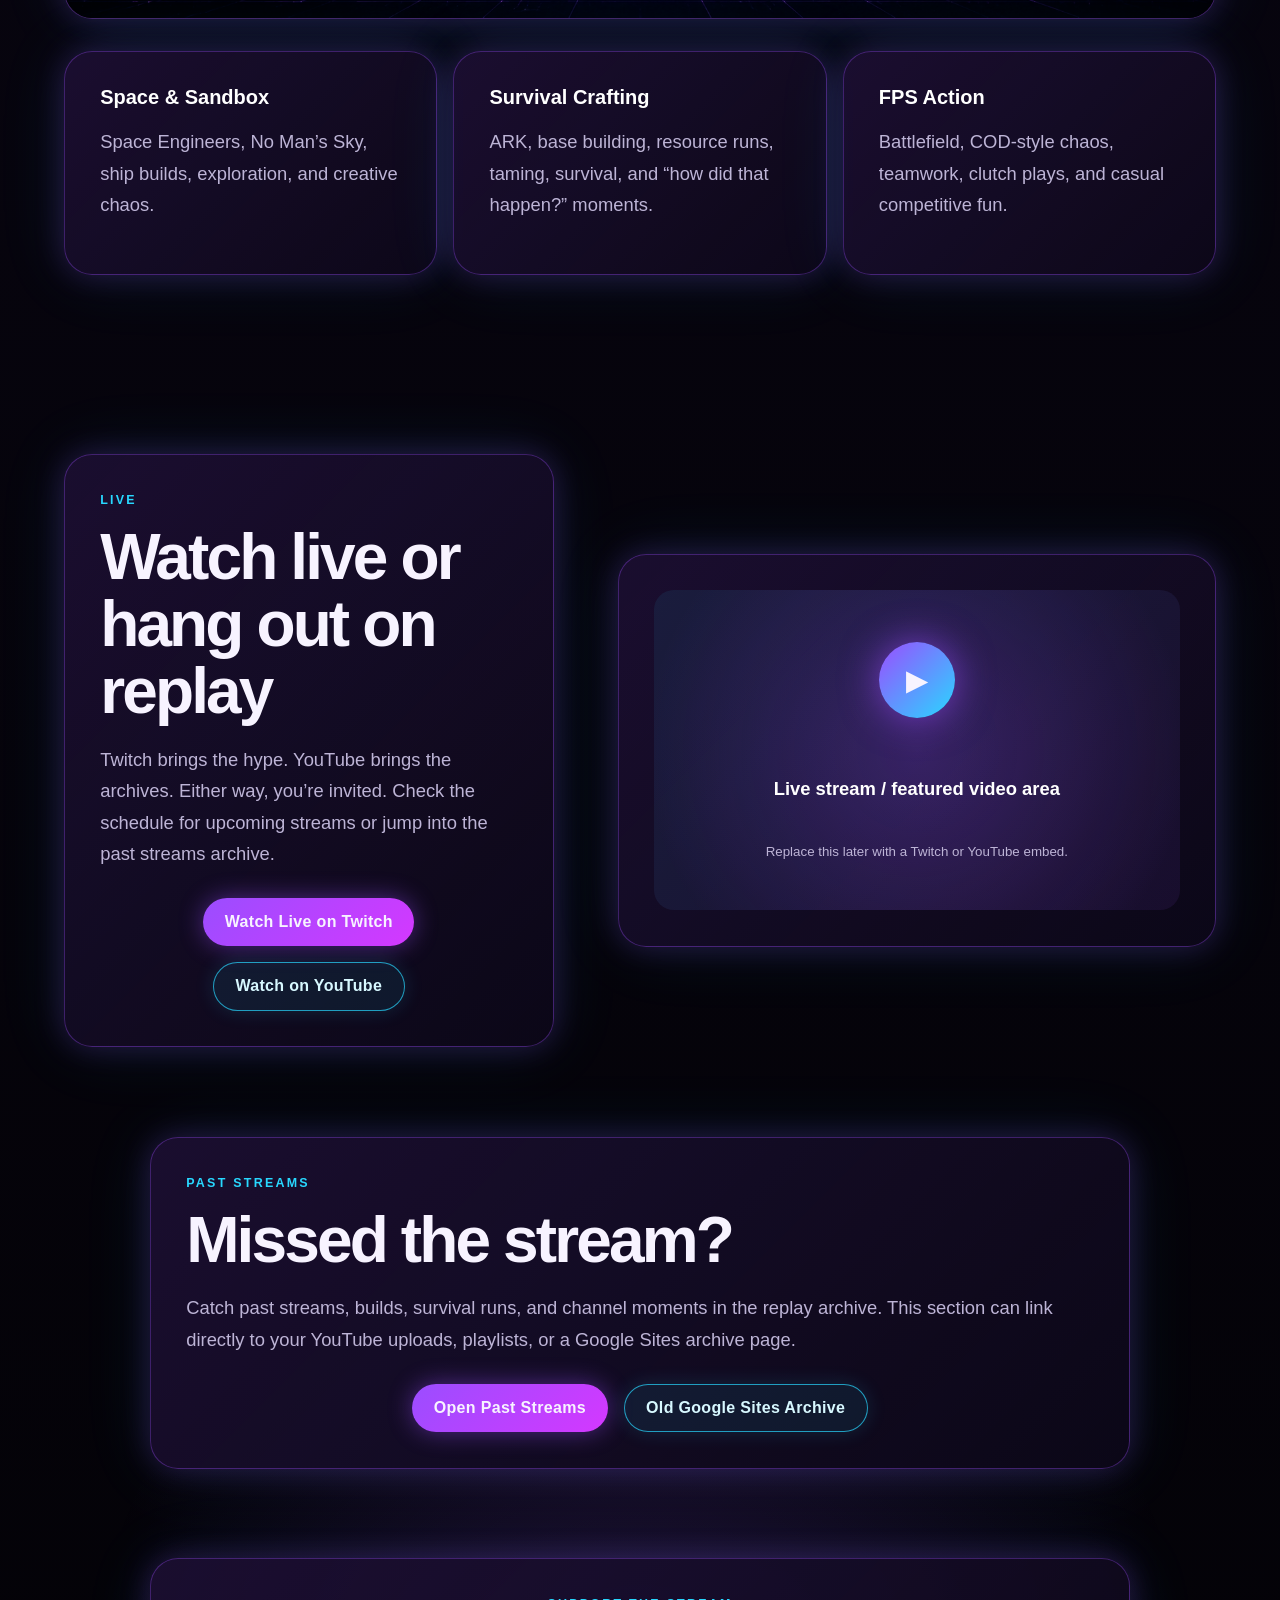
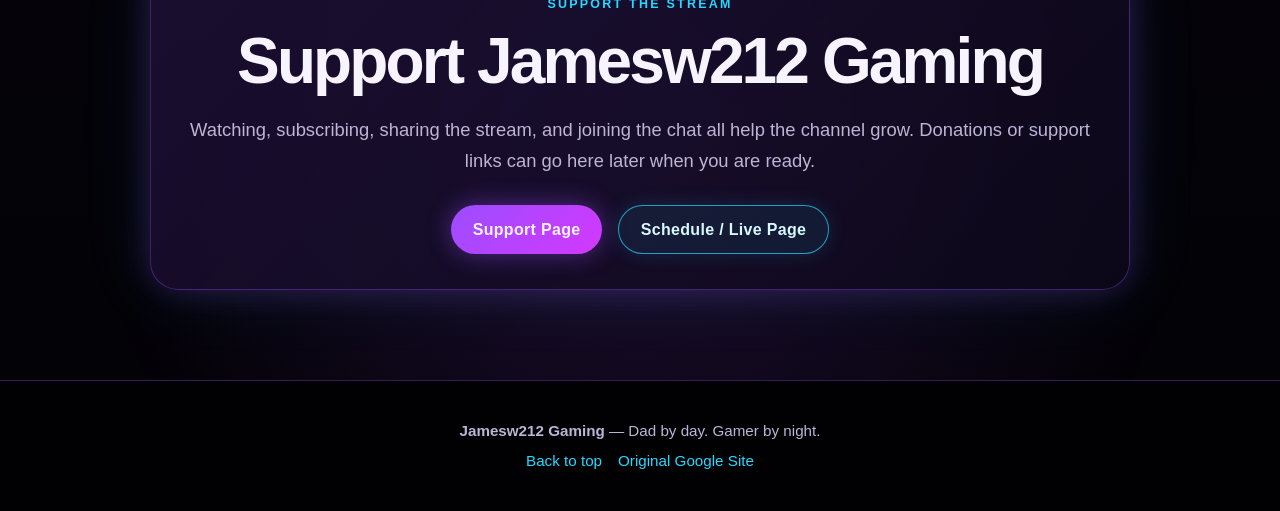
==== commit 780894f3: "Update index.html added 2 pages" ====
--- a/index.html
+++ b/index.html
@@ -25,6 +25,8 @@
       <a href="#live">Live</a>
       <a href="#past-streams">Past Streams</a>
       <a href="#support">Support</a>
+      <a href="live.html">Stream Page</a>
+      <a href="latest.html">Latest Video</a>
       <a href="https://jamesw212.github.io/neon_clock.html" target="_blank" rel="noopener">Legacy Neon Clock</a>
     </nav>
   </header>
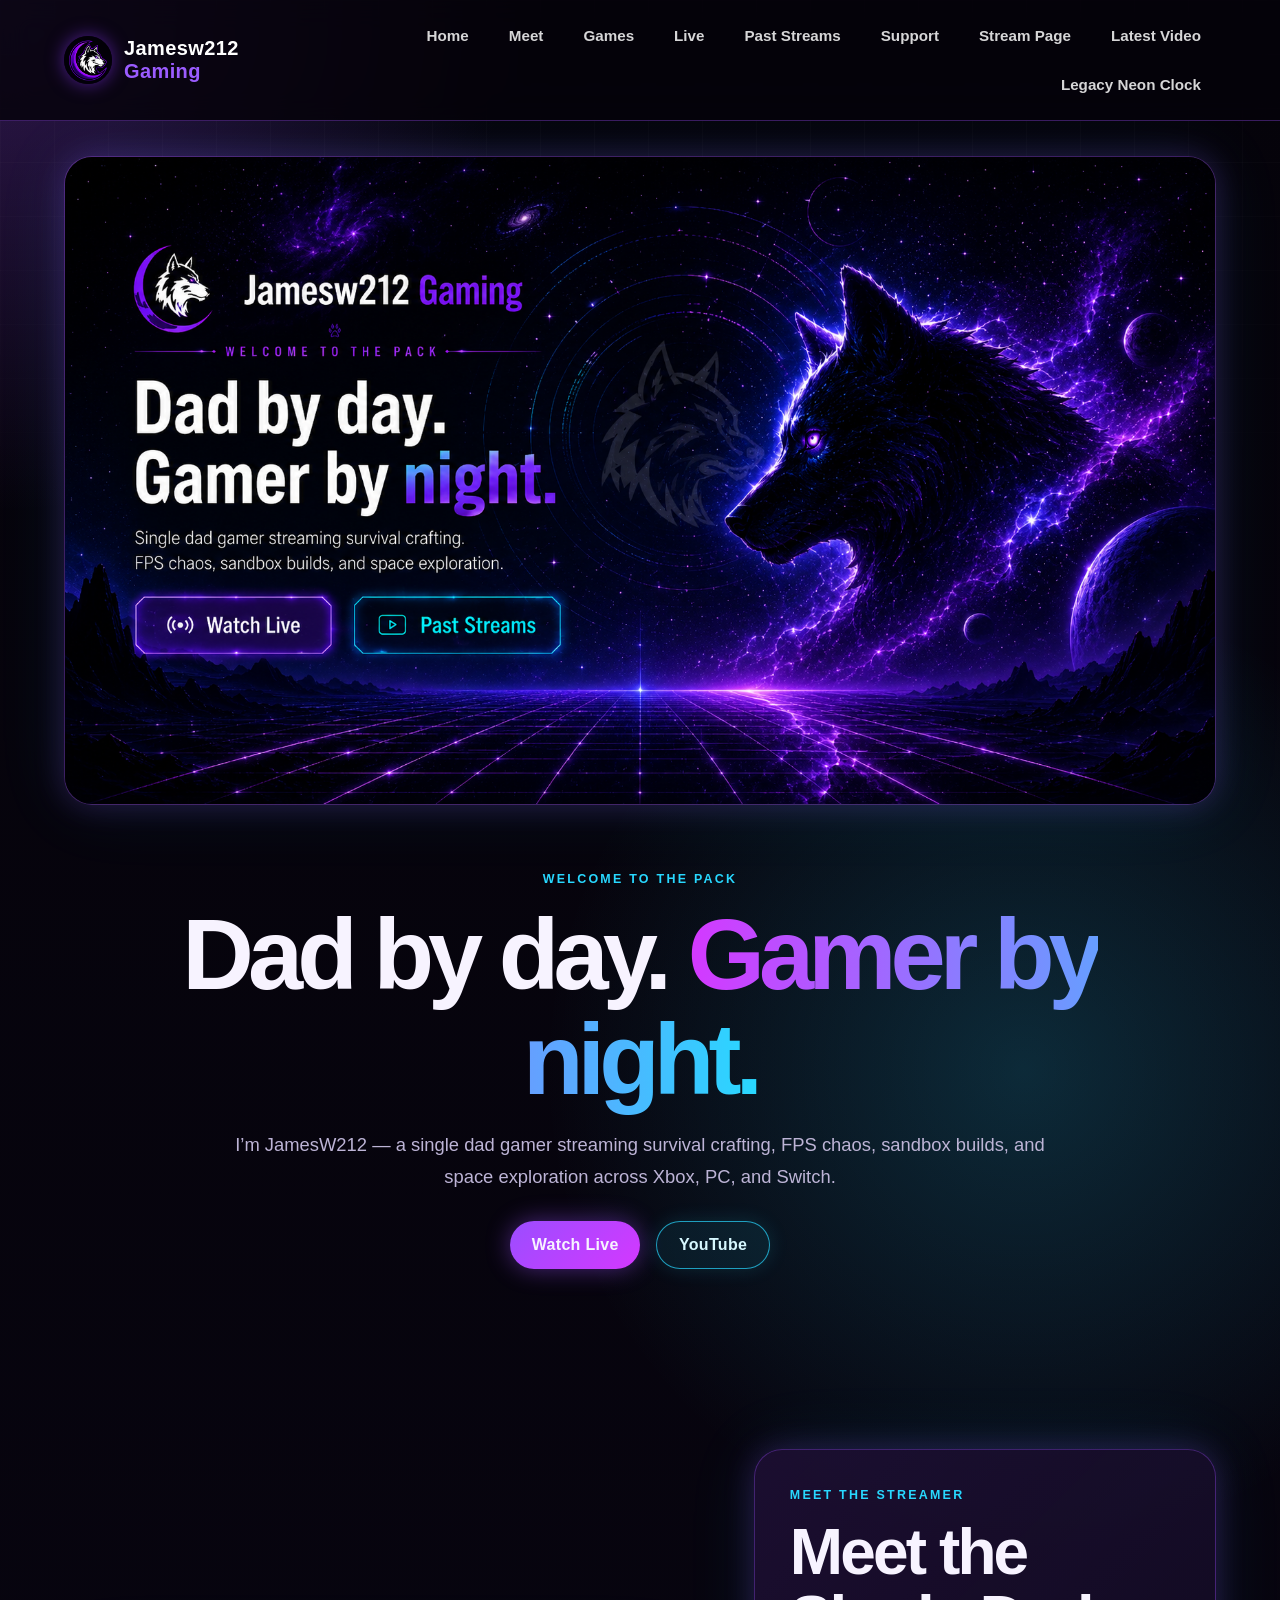
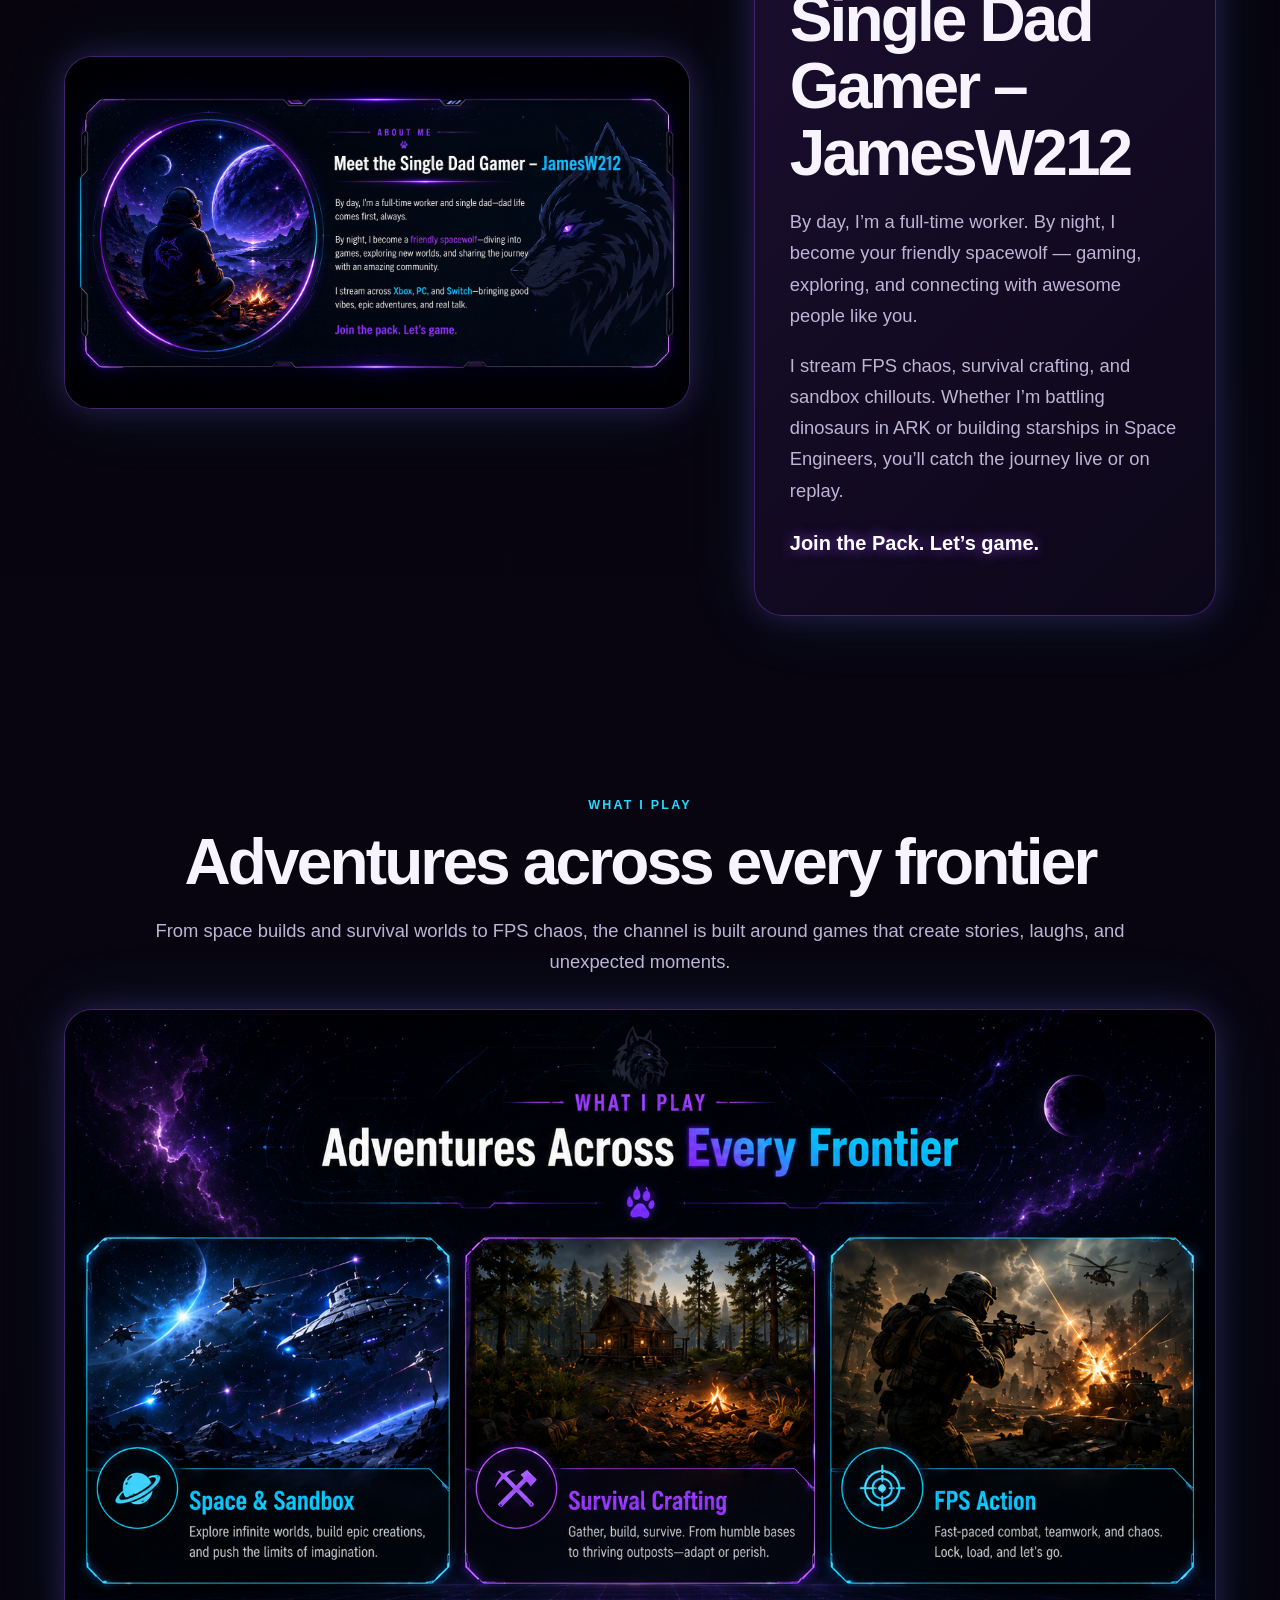
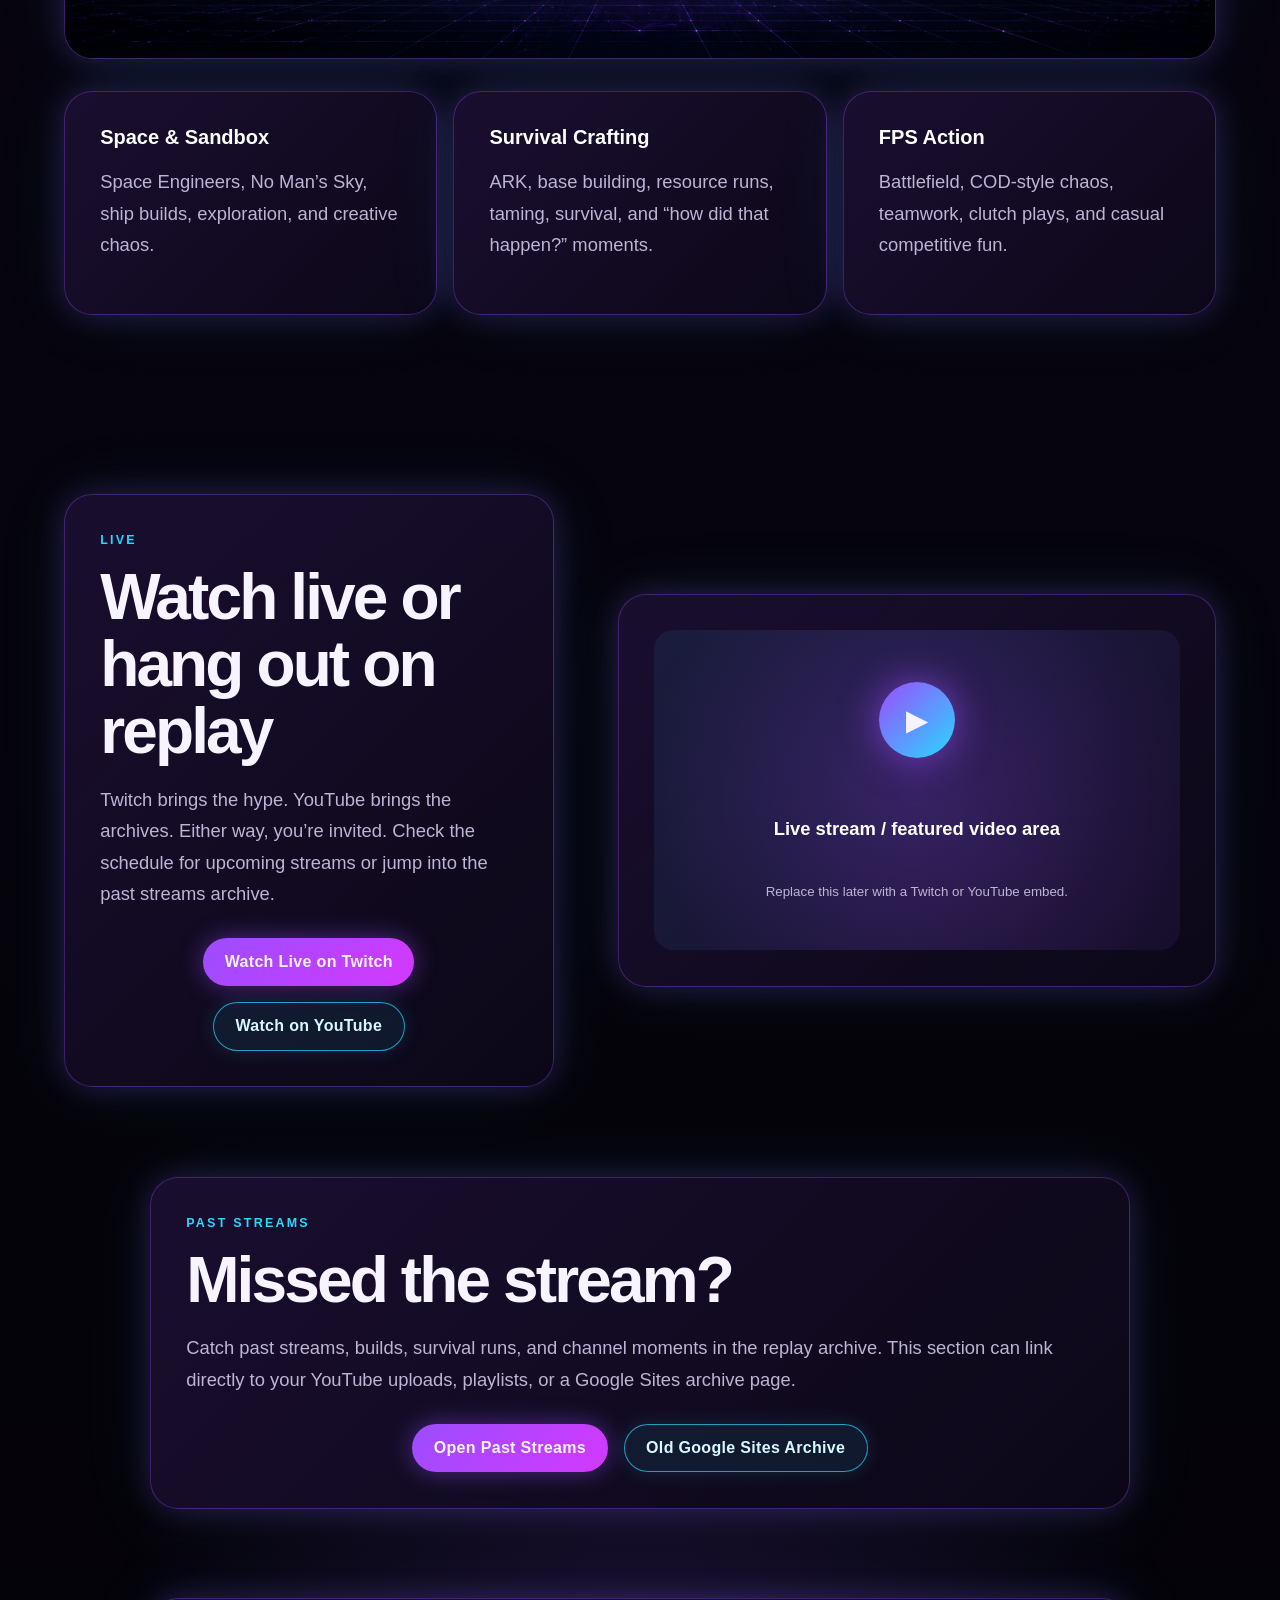
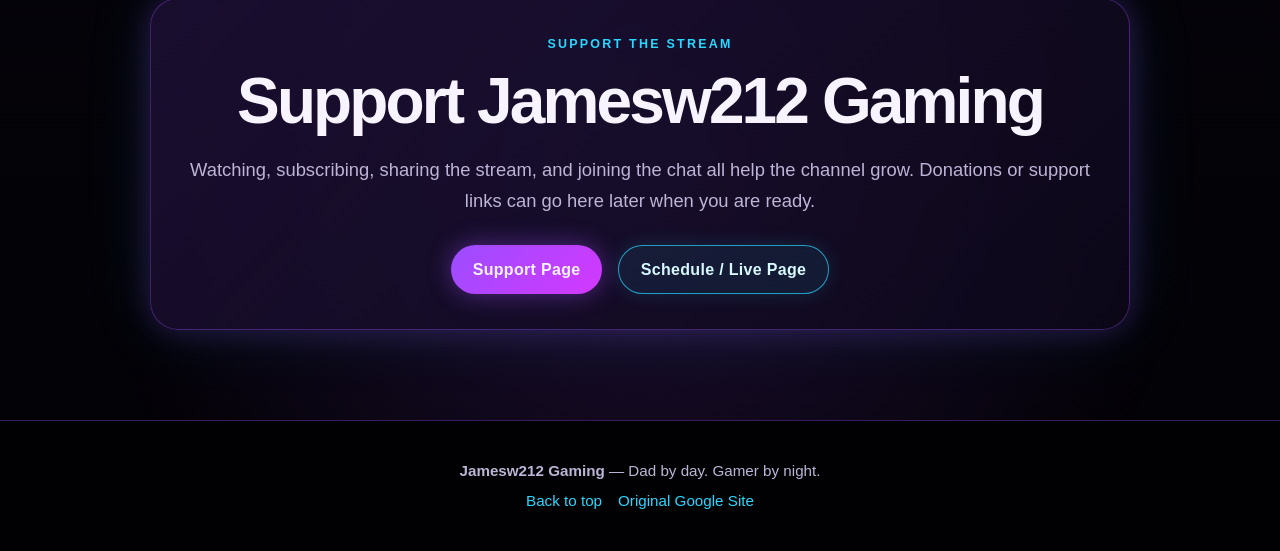
==== commit d03f1db1: "Update index.html" ====
--- a/index.html
+++ b/index.html
@@ -1,8 +1,8 @@
 <!DOCTYPE html>
 <html lang="en">
 <head>
-  <link rel="icon" type="image/png" href="images/favicon.png">
-  <link rel="apple-touch-icon" href="images/favicon.png">
+  <link rel="icon" type="image/png" href="images/ChatGPT Image Jul 3, 2026, 02_03_44 PM.png">
+  <link rel="apple-touch-icon" href="images/ChatGPT Image Jul 3, 2026, 02_03_44 PM.png">
   <meta charset="UTF-8" />
   <meta name="viewport" content="width=device-width, initial-scale=1.0" />
   <title>Jamesw212 Gaming</title>
@@ -12,7 +12,7 @@
 <body>
   <header class="site-header">
    <a class="brand" href="#home" aria-label="Jamesw212 Gaming home">
-  <img class="brand-mark" src="images/favicon.png" alt="Jamesw212 Gaming logo">
+  <img class="brand-mark" src="images/ChatGPT Image Jul 3, 2026, 02_03_44 PM.png" alt="Jamesw212 Gaming logo">
   <span class="brand-text">Jamesw212 <strong>Gaming</strong></span>
 </a>
 
--- a/style.css
+++ b/style.css
@@ -311,35 +311,291 @@
   .button-row { align-items: stretch; }
   .btn { width: 100%; }
 }
+/* =========================
+   Shared page / media styles
+========================= */
+
+.page-main {
+  padding: 120px 6% 120px;
+  min-height: 100vh;
+}
+
+.page-main .section {
+  padding-bottom: 70px;
+}
+
+.centered-heading {
+  text-align: center;
+  margin-inline: auto;
+}
+
+.centered-heading p {
+  max-width: 750px;
+  margin-inline: auto;
+}
+
+.center-note {
+  text-align: center;
+  color: rgba(255, 255, 255, 0.7);
+}
+
+.section-actions {
+  display: flex;
+  justify-content: center;
+  margin-top: 24px;
+  margin-bottom: 80px;
+}
+
+/* =========================
+   Header nav fix
+   Supports both old/new nav class names
+========================= */
+
+.site-nav,
+.nav-links {
+  display: flex;
+  align-items: center;
+  justify-content: flex-end;
+  flex-wrap: wrap;
+  gap: 10px;
+}
+
+.site-nav a,
+.nav-links a {
+  color: rgba(255, 255, 255, 0.84);
+  text-decoration: none;
+  font-size: 0.95rem;
+  font-weight: 700;
+  padding: 10px 14px;
+  border-radius: 999px;
+  border: 1px solid transparent;
+  transition: 0.2s ease;
+}
+
+.site-nav a:hover,
+.site-nav a:focus,
+.nav-links a:hover,
+.nav-links a:focus {
+  color: #ffffff;
+  border-color: rgba(0, 229, 255, 0.55);
+  background: rgba(0, 229, 255, 0.08);
+  box-shadow: 0 0 18px rgba(0, 229, 255, 0.18);
+}
+
+/* =========================
+   Hero image clickable areas
+========================= */
+
 .hero-image-wrap {
-  position: relative !important;
+  position: relative;
   display: block;
 }
 
 .hero-image-wrap img {
-  display: block;
   width: 100%;
   height: auto;
 }
 
 .hero-hotspot {
-  position: absolute !important;
-  display: block !important;
-  z-index: 50 !important;
+  position: absolute;
+  display: block;
+  z-index: 50;
   cursor: pointer;
   border-radius: 999px;
 }
 
 .hero-hotspot-live {
-  left: 5.8% !important;
-  top: 67.5% !important;
-  width: 17.8% !important;
-  height: 8.7% !important;
+  left: 5.8%;
+  top: 67.5%;
+  width: 17.8%;
+  height: 8.7%;
 }
 
 .hero-hotspot-past {
-  left: 24.9% !important;
-  top: 67.5% !important;
-  width: 19.2% !important;
-  height: 8.7% !important;
-}
+  left: 24.9%;
+  top: 67.5%;
+  width: 19.2%;
+  height: 8.7%;
+}
+
+/* Uncomment for testing hotspot placement */
+/*
+.hero-hotspot {
+  background: rgba(255, 0, 255, 0.35);
+  outline: 2px solid cyan;
+}
+*/
+
+/* =========================
+   Video embeds
+========================= */
+
+.video-frame {
+  position: relative;
+  width: min(100%, 1100px);
+  margin: 30px auto;
+  aspect-ratio: 16 / 9;
+  overflow: hidden;
+  border-radius: 22px;
+  border: 1px solid rgba(138, 62, 255, 0.45);
+  background: rgba(0, 0, 0, 0.55);
+  box-shadow: 0 0 40px rgba(138, 62, 255, 0.25);
+}
+
+.video-frame iframe {
+  width: 100%;
+  height: 100%;
+  border: 0;
+  display: block;
+}
+
+/* =========================
+   Live stream page layout
+========================= */
+
+.live-layout {
+  width: min(96%, 1500px);
+  margin: 30px auto 80px;
+  display: grid;
+  grid-template-columns: minmax(0, 2.2fr) minmax(320px, 0.8fr);
+  gap: 22px;
+  align-items: stretch;
+}
+
+.live-layout .video-frame {
+  width: 100%;
+  margin: 0;
+}
+
+.live-video {
+  aspect-ratio: 16 / 9;
+}
+
+.live-chat {
+  aspect-ratio: auto;
+  min-height: 520px;
+}
+
+.live-chat iframe {
+  height: 100%;
+}
+
+/* =========================
+   Mobile fixes
+========================= */
+
+@media (max-width: 950px) {
+  .live-layout {
+    grid-template-columns: 1fr;
+  }
+
+  .live-chat {
+    min-height: 480px;
+  }
+}
+
+@media (max-width: 900px) {
+  .nav-links {
+    justify-content: center;
+  }
+}
+
+@media (max-width: 560px) {
+  .page-main {
+    padding: 100px 1rem 100px;
+  }
+}
+/* =========================
+   Stream Title Generator Tool
+========================= */
+
+.title-tool {
+  width: min(100%, 1000px);
+  margin: 30px auto 90px;
+  display: grid;
+  gap: 22px;
+}
+
+.tool-grid {
+  display: grid;
+  grid-template-columns: repeat(2, minmax(0, 1fr));
+  gap: 18px;
+}
+
+.title-tool label {
+  display: block;
+  margin-bottom: 8px;
+  color: var(--cyan);
+  font-weight: 800;
+  text-transform: uppercase;
+  letter-spacing: 0.12em;
+  font-size: 0.78rem;
+}
+
+.title-tool input,
+.title-tool select,
+.title-tool textarea {
+  width: 100%;
+  padding: 14px 16px;
+  border-radius: 14px;
+  border: 1px solid rgba(155, 77, 255, 0.45);
+  background: rgba(0, 0, 0, 0.45);
+  color: white;
+  font-size: 1rem;
+  outline: none;
+}
+
+.title-tool input:focus,
+.title-tool select:focus,
+.title-tool textarea:focus {
+  border-color: rgba(40, 216, 255, 0.8);
+  box-shadow: 0 0 18px rgba(40, 216, 255, 0.18);
+}
+
+.generated-output {
+  display: grid;
+  gap: 18px;
+  margin-top: 16px;
+}
+
+.generated-block {
+  padding: 22px;
+  border-radius: 20px;
+  border: 1px solid rgba(40, 216, 255, 0.35);
+  background:
+    linear-gradient(135deg, rgba(40, 216, 255, 0.07), rgba(155, 77, 255, 0.06)),
+    rgba(0, 0, 0, 0.26);
+}
+
+.generated-block h2 {
+  font-size: clamp(1.35rem, 3vw, 2.2rem);
+  line-height: 1.2;
+  margin-bottom: 14px;
+}
+
+.generated-block textarea {
+  min-height: 150px;
+  resize: vertical;
+  line-height: 1.6;
+}
+
+.copy-btn {
+  margin-top: 12px;
+  padding: 10px 16px;
+  border-radius: 999px;
+  border: 1px solid rgba(0, 229, 255, 0.7);
+  background: rgba(0, 229, 255, 0.08);
+  color: white;
+  font-weight: 800;
+  cursor: pointer;
+}
+
+.copy-btn:hover {
+  background: rgba(0, 229, 255, 0.18);
+}
+
+@media (max-width: 700px) {
+  .tool-grid {
+    grid-template-columns: 1fr;
+  }
+}
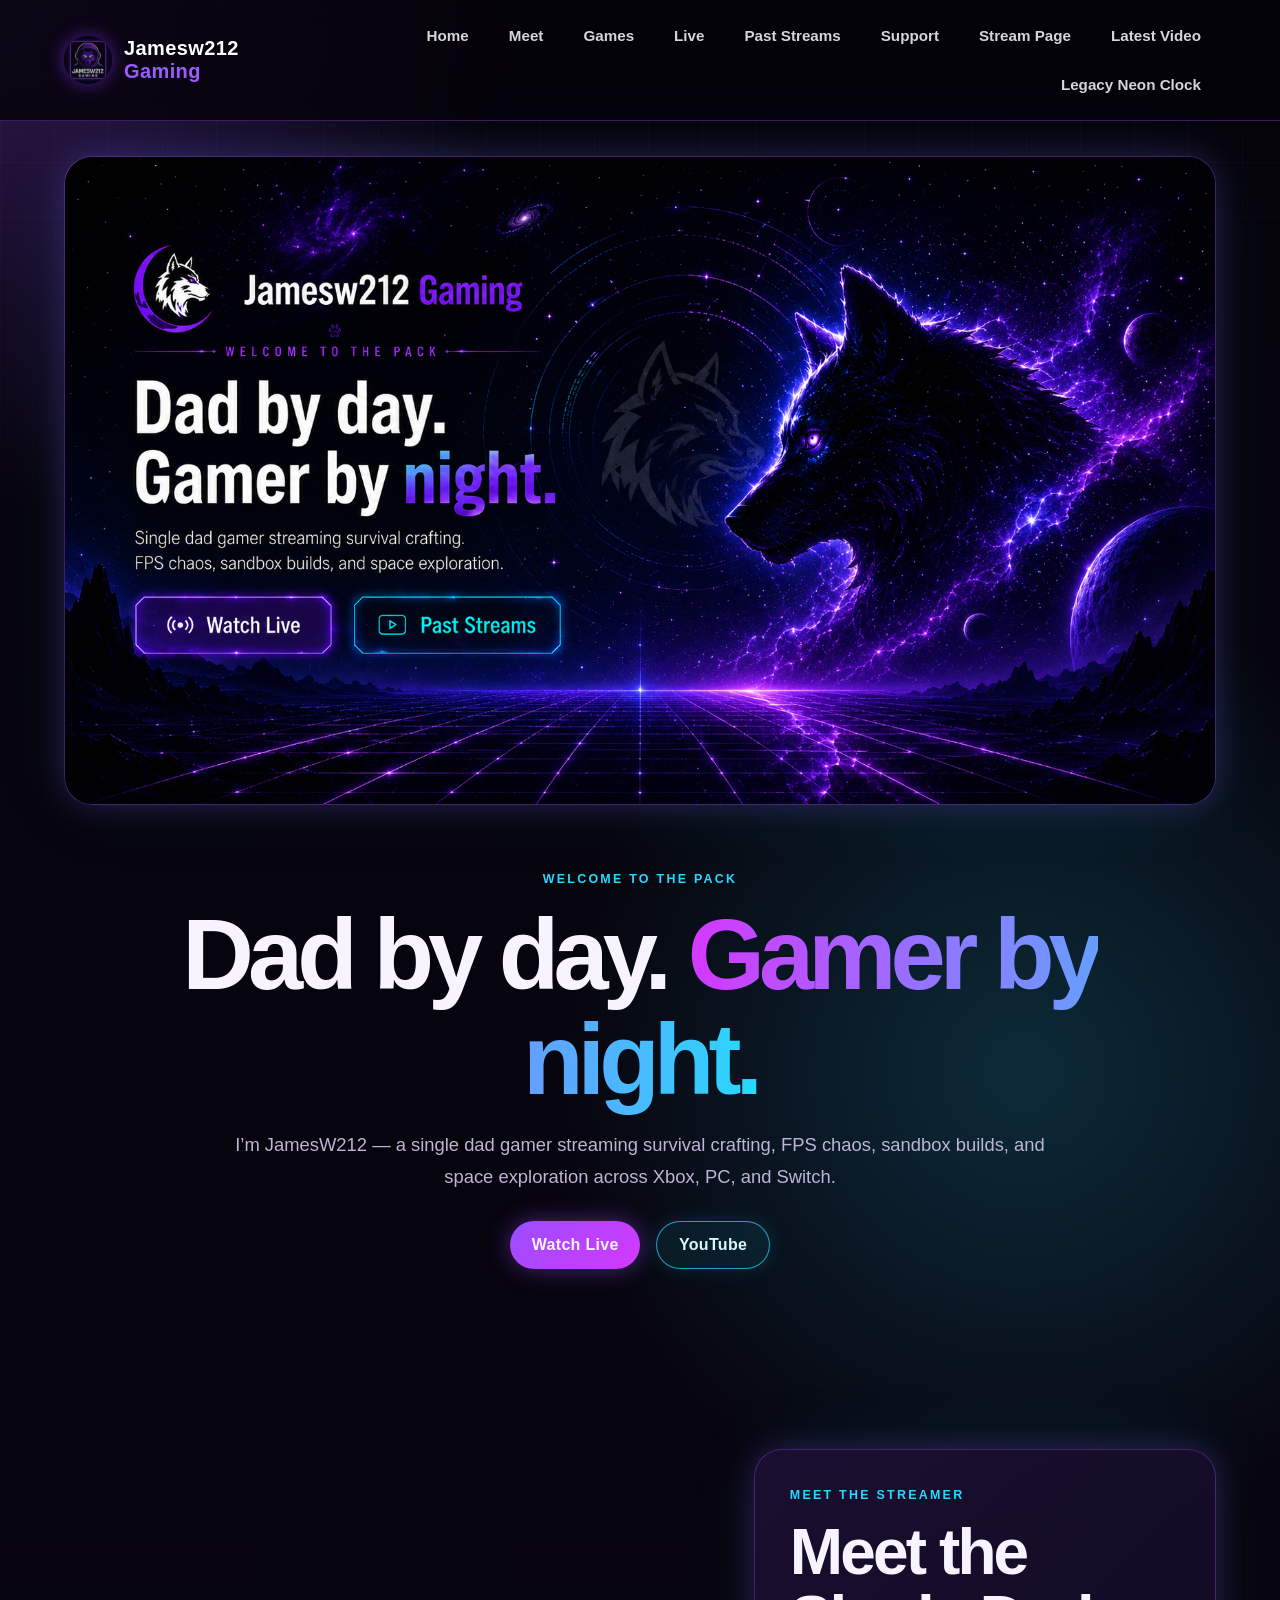
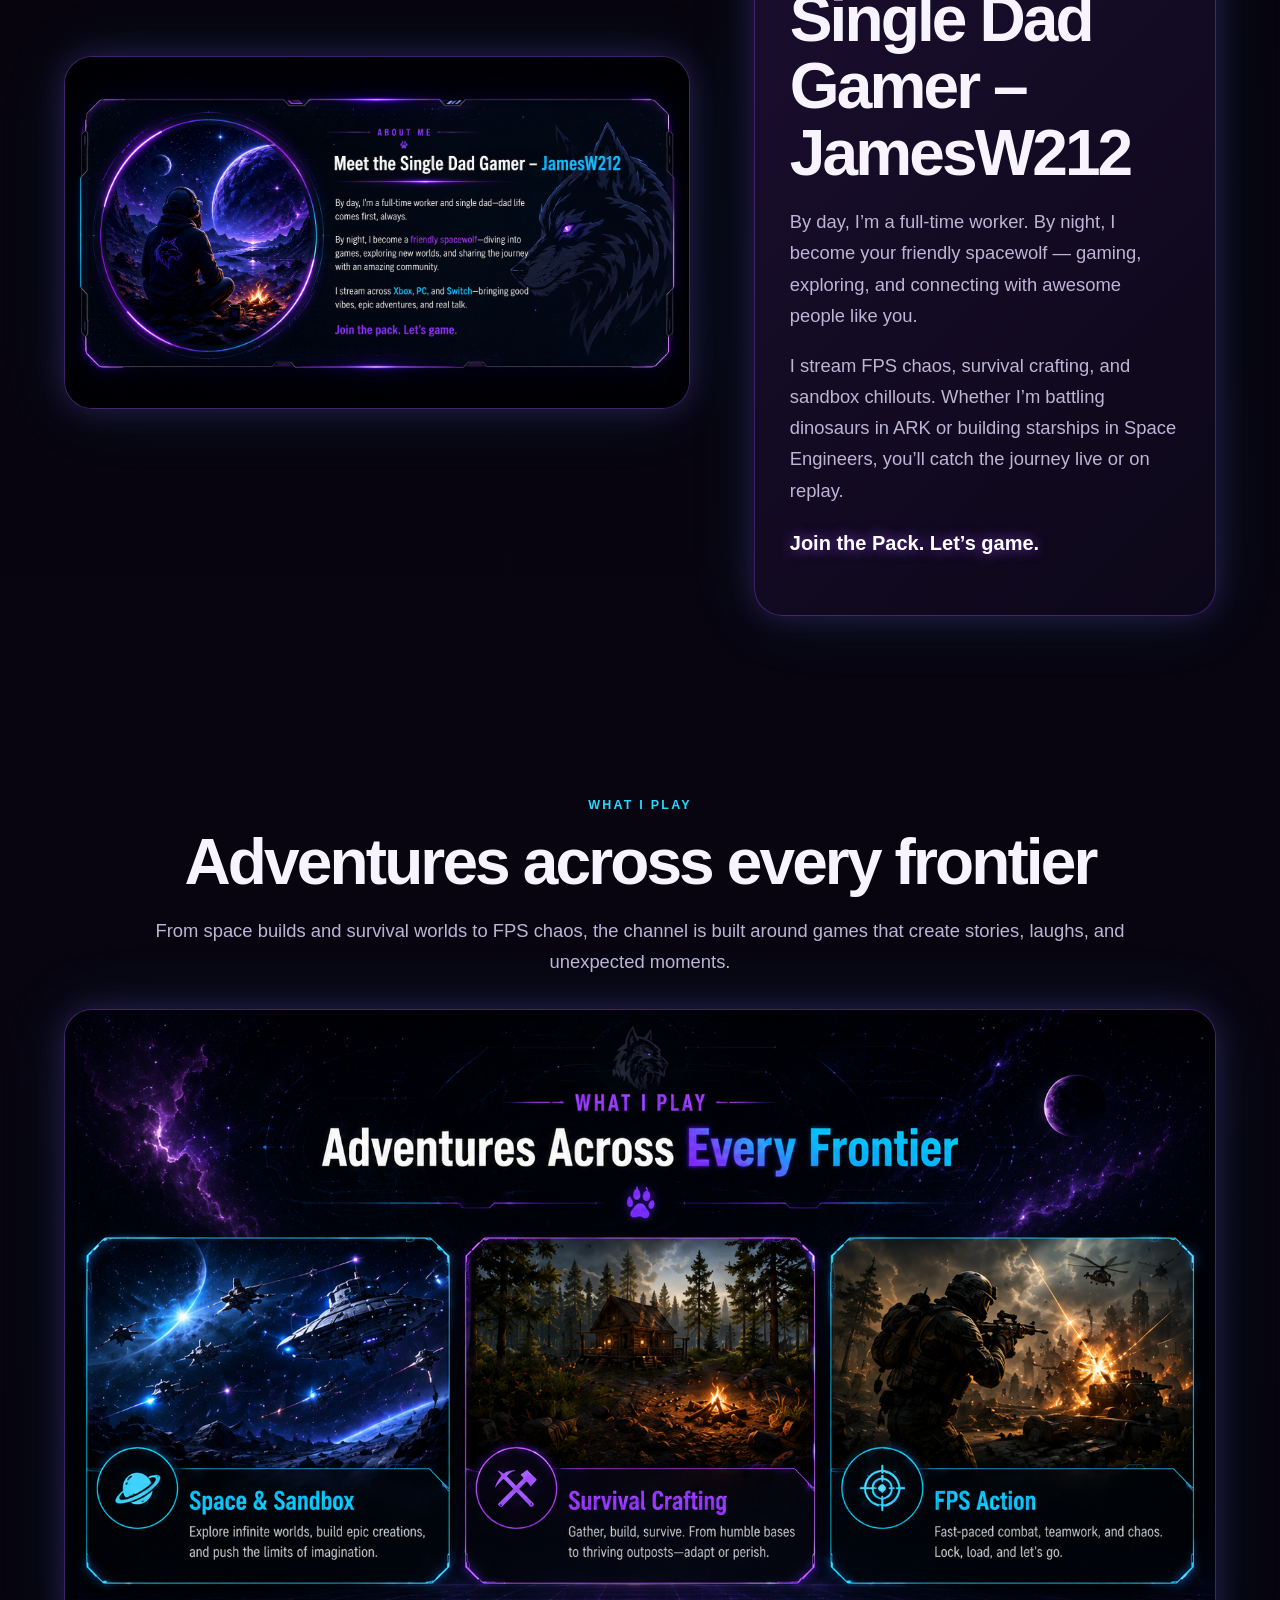
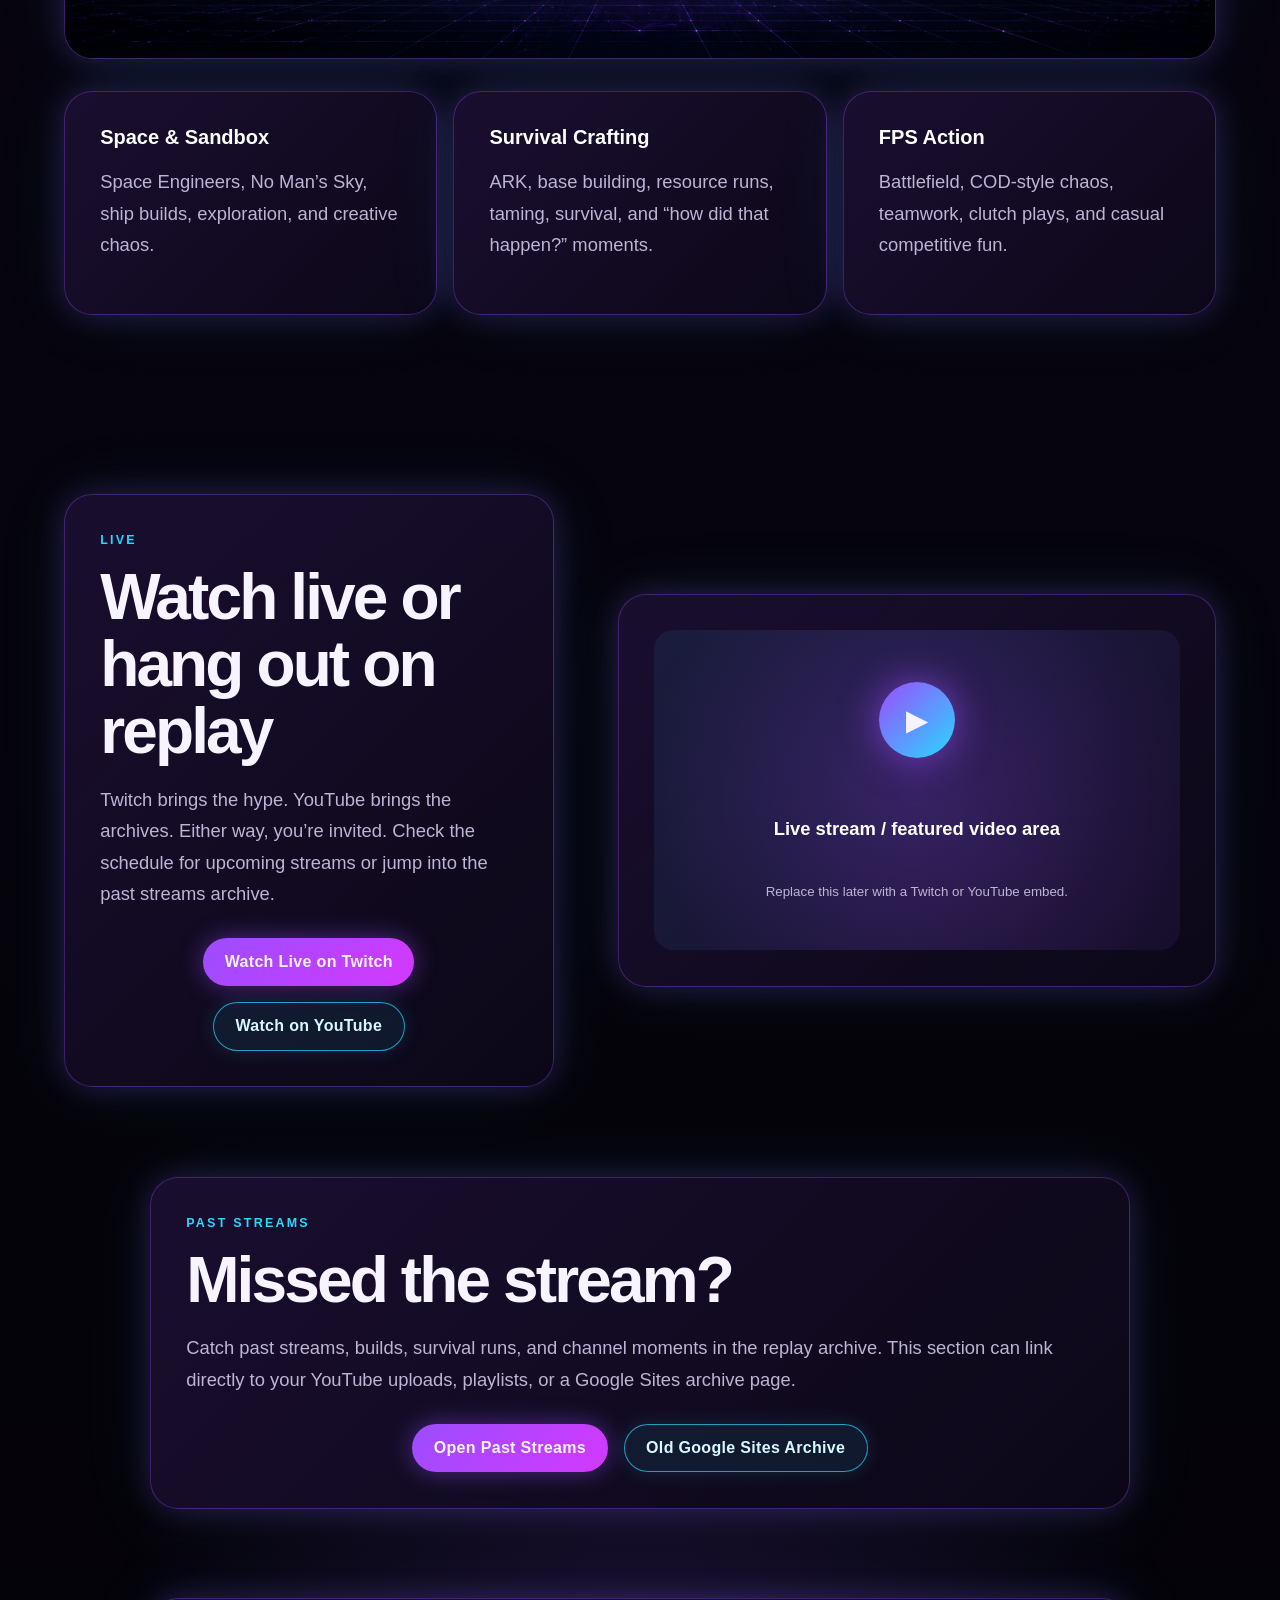
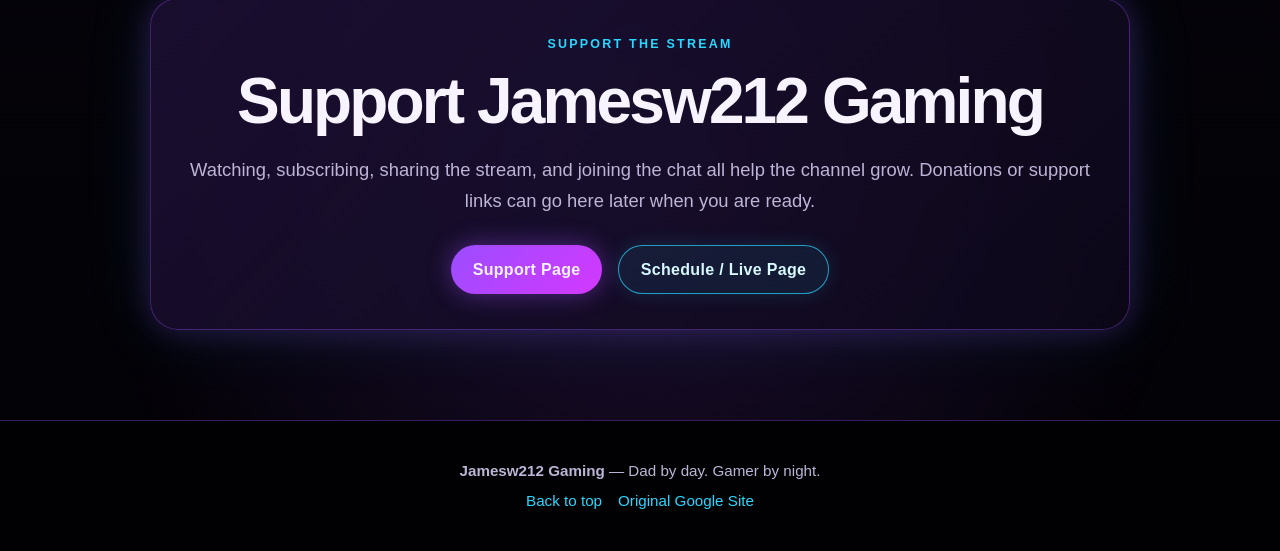
==== commit 648cd29c: "Update index.html" ====
--- a/index.html
+++ b/index.html
@@ -1,8 +1,8 @@
 <!DOCTYPE html>
 <html lang="en">
 <head>
-  <link rel="icon" type="image/png" href="images/ChatGPT Image Jul 3, 2026, 02_03_44 PM.png">
-  <link rel="apple-touch-icon" href="images/ChatGPT Image Jul 3, 2026, 02_03_44 PM.png">
+  <link rel="icon" type="image/png" href="images/favicon.png">
+  <link rel="apple-touch-icon" href="images/favicon.png">
   <meta charset="UTF-8" />
   <meta name="viewport" content="width=device-width, initial-scale=1.0" />
   <title>Jamesw212 Gaming</title>
@@ -12,7 +12,7 @@
 <body>
   <header class="site-header">
    <a class="brand" href="#home" aria-label="Jamesw212 Gaming home">
-  <img class="brand-mark" src="images/ChatGPT Image Jul 3, 2026, 02_03_44 PM.png" alt="Jamesw212 Gaming logo">
+  <img class="brand-mark" src="images/favicon.png" alt="Jamesw212 Gaming logo">
   <span class="brand-text">Jamesw212 <strong>Gaming</strong></span>
 </a>
 
